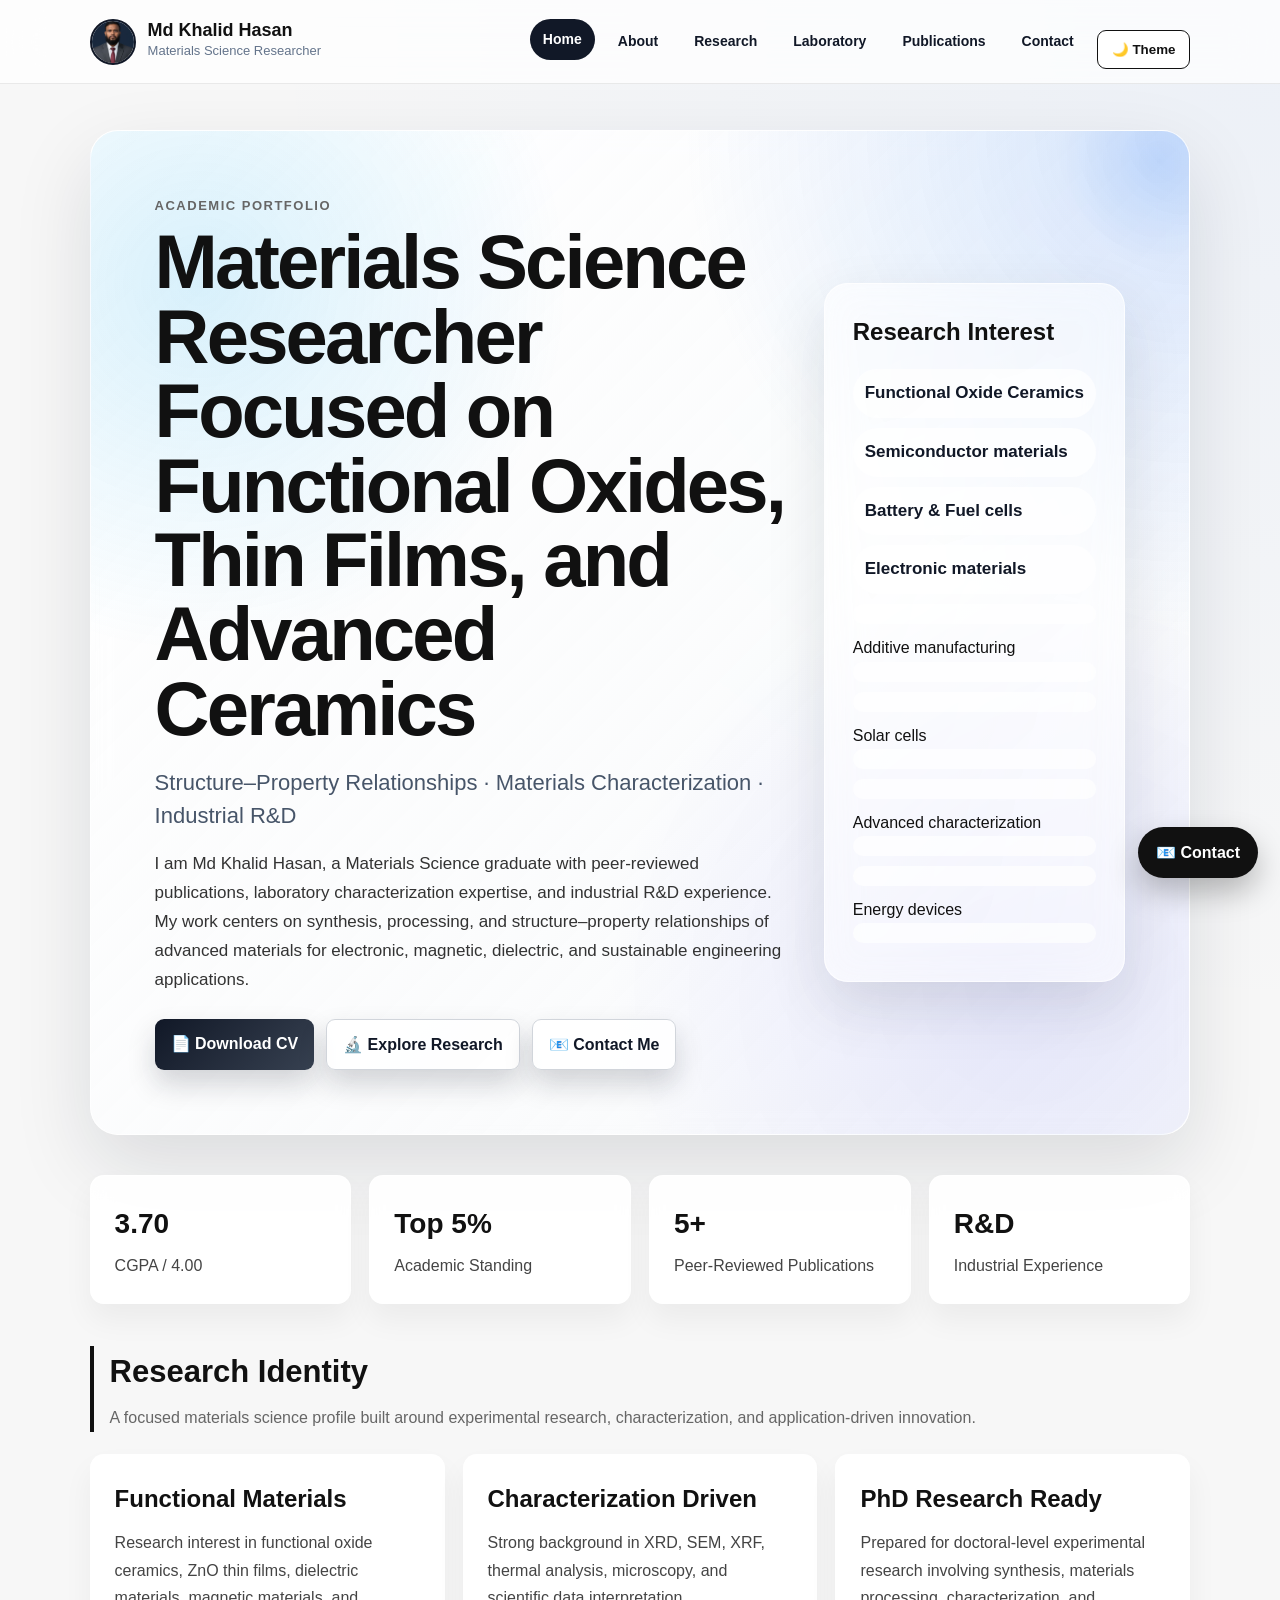
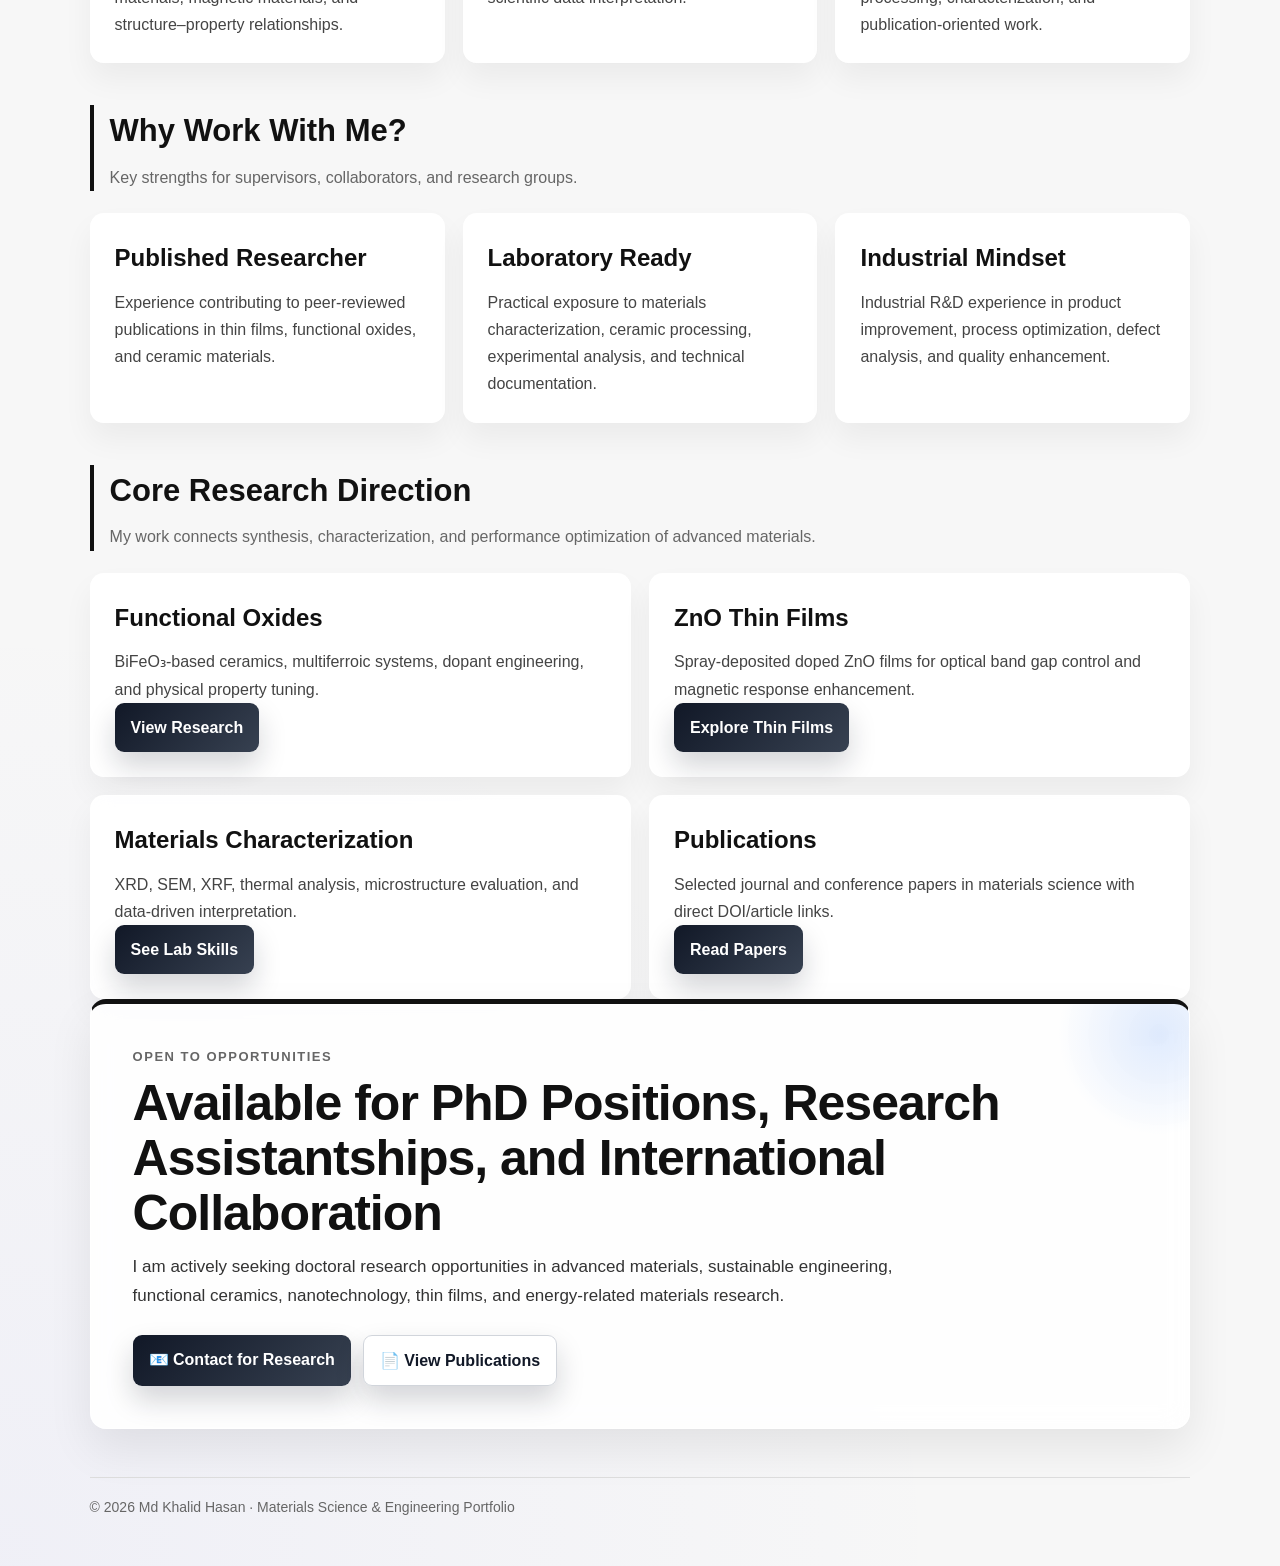
==== index.html @ 29186b49 "Update index.html" ====
<!DOCTYPE html>
<html lang="en">
<head>
  <!-- Google Analytics -->
  <script async src="https://www.googletagmanager.com/gtag/js?id=G-1Z87PEDCVF"></script>
  <script>
    window.dataLayer = window.dataLayer || [];
    function gtag(){dataLayer.push(arguments);}
    gtag('js', new Date());
    gtag('config', 'G-1Z87PEDCVF');
  </script>

  <meta charset="UTF-8">
  <meta name="viewport" content="width=device-width, initial-scale=1.0">

  <title>Md Khalid Hasan | Materials Science Researcher</title>
  <meta name="description" content="Md Khalid Hasan is a Materials Science researcher focused on functional oxides, ZnO thin films, advanced ceramics, materials characterization, and PhD-level research.">

  <link rel="stylesheet" href="style.css?v=100">
  <link rel="manifest" href="manifest.json">
  <meta name="theme-color" content="#111111">
</head>

<body>

<header class="apple-navbar">
  <div class="nav-brand">
    <img src="profile-photo.png" class="nav-avatar" alt="Md Khalid Hasan">
    <div>
      <h2>Md Khalid Hasan</h2>
      <p>Materials Science Researcher</p>
    </div>
  </div>

  <button class="menu-toggle">☰</button>

  <nav class="apple-nav-links" id="mobileMenu">
    <a href="index.html" class="active">Home</a>
    <a href="about.html">About</a>
    <a href="research.html">Research</a>
    <a href="laboratory.html">Laboratory</a>
    <a href="publications.html">Publications</a>
    <a href="contact.html">Contact</a>
    <button class="dark-toggle">🌙 Theme</button>
  </nav>
</header>

<div class="content">

  <section class="hero premium-hero">
    <div class="hero-content">
      <p class="eyebrow">Academic Portfolio</p>

      <h1>
        Materials Science Researcher Focused on Functional Oxides, Thin Films, and Advanced Ceramics
      </h1>

      <h3>
        Structure–Property Relationships · Materials Characterization · Industrial R&D
      </h3>

      <p>
        I am Md Khalid Hasan, a Materials Science graduate with peer-reviewed
        publications, laboratory characterization expertise, and industrial R&D
        experience. My work centers on synthesis, processing, and structure–property
        relationships of advanced materials for electronic, magnetic, dielectric,
        and sustainable engineering applications.
      </p>

      <div class="hero-buttons">
        <a href="Hasan_CV.pdf" class="btn" target="_blank">📄 Download CV</a>
        <a href="research.html" class="btn secondary-btn">🔬 Explore Research</a>
        <a href="contact.html" class="btn secondary-btn">📧 Contact Me</a>
      </div>
    </div>

    <div class="hero-glass-card">
      <h2>Research Interest</h2>
      <p>Functional Oxide Ceramics</p>
      <p>Semiconductor materials</p>
      <p>Battery & Fuel cells</p>
      <p>Electronic materials</p>
      </p>Additive manufacturing</p>
      </p>Solar cells</p>
      </p>Advanced characterization</p>
      </p>Energy devices</p>
    </div>
  </section>

  <section class="stats-grid">
    <div class="stat-card"><h2>3.70</h2><p>CGPA / 4.00</p></div>
    <div class="stat-card"><h2>Top 5%</h2><p>Academic Standing</p></div>
    <div class="stat-card"><h2>5+</h2><p>Peer-Reviewed Publications</p></div>
    <div class="stat-card"><h2>R&D</h2><p>Industrial Experience</p></div>
  </section>

  <section class="section-title">
    <h2>Research Identity</h2>
    <p>A focused materials science profile built around experimental research, characterization, and application-driven innovation.</p>
  </section>

  <section class="cards">
    <div class="card">
      <h2>Functional Materials</h2>
      <p>
        Research interest in functional oxide ceramics, ZnO thin films,
        dielectric materials, magnetic materials, and structure–property relationships.
      </p>
    </div>

    <div class="card">
      <h2>Characterization Driven</h2>
      <p>
        Strong background in XRD, SEM, XRF, thermal analysis, microscopy,
        and scientific data interpretation.
      </p>
    </div>

    <div class="card">
      <h2>PhD Research Ready</h2>
      <p>
        Prepared for doctoral-level experimental research involving synthesis,
        materials processing, characterization, and publication-oriented work.
      </p>
    </div>
  </section>

  <section class="section-title">
    <h2>Why Work With Me?</h2>
    <p>Key strengths for supervisors, collaborators, and research groups.</p>
  </section>

  <section class="cards">
    <div class="card">
      <h2>Published Researcher</h2>
      <p>
        Experience contributing to peer-reviewed publications in thin films,
        functional oxides, and ceramic materials.
      </p>
    </div>

    <div class="card">
      <h2>Laboratory Ready</h2>
      <p>
        Practical exposure to materials characterization, ceramic processing,
        experimental analysis, and technical documentation.
      </p>
    </div>

    <div class="card">
      <h2>Industrial Mindset</h2>
      <p>
        Industrial R&D experience in product improvement, process optimization,
        defect analysis, and quality enhancement.
      </p>
    </div>
  </section>

  <section class="section-title">
    <h2>Core Research Direction</h2>
    <p>My work connects synthesis, characterization, and performance optimization of advanced materials.</p>
  </section>

  <section class="highlight-grid">
    <div class="highlight-card">
      <h2>Functional Oxides</h2>
      <p>
        BiFeO₃-based ceramics, multiferroic systems, dopant engineering,
        and physical property tuning.
      </p>
      <a href="research.html">View Research</a>
    </div>

    <div class="highlight-card">
      <h2>ZnO Thin Films</h2>
      <p>
        Spray-deposited doped ZnO films for optical band gap control
        and magnetic response enhancement.
      </p>
      <a href="research.html">Explore Thin Films</a>
    </div>

    <div class="highlight-card">
      <h2>Materials Characterization</h2>
      <p>
        XRD, SEM, XRF, thermal analysis, microstructure evaluation,
        and data-driven interpretation.
      </p>
      <a href="laboratory.html">See Lab Skills</a>
    </div>

    <div class="highlight-card">
      <h2>Publications</h2>
      <p>
        Selected journal and conference papers in materials science
        with direct DOI/article links.
      </p>
      <a href="publications.html">Read Papers</a>
    </div>
  </section>

  <section class="hero">
    <p class="eyebrow">Open to Opportunities</p>

    <h1>Available for PhD Positions, Research Assistantships, and International Collaboration</h1>

    <p>
      I am actively seeking doctoral research opportunities in advanced materials,
      sustainable engineering, functional ceramics, nanotechnology, thin films,
      and energy-related materials research.
    </p>

    <div class="hero-buttons">
      <a href="contact.html" class="btn">📧 Contact for Research</a>
      <a href="publications.html" class="btn secondary-btn">📄 View Publications</a>
    </div>
  </section>

  <div class="footer">
    <p>© 2026 Md Khalid Hasan · Materials Science & Engineering Portfolio</p>
  </div>

</div>

<a href="contact.html" class="floating-contact">📧 Contact</a>

<script src="script.js?v=32"></script>

</body>
</html>
---- style.css ----
/* =========================
   FINAL CLEAN PREMIUM CSS
========================= */

/* Reset */
* {
  margin: 0;
  padding: 0;
  box-sizing: border-box;
}

html {
  scroll-behavior: smooth;
}

body {
  font-family: Arial, Helvetica, sans-serif;
  background:
    radial-gradient(circle at top right, rgba(59,130,246,0.06), transparent 30%),
    radial-gradient(circle at bottom left, rgba(99,102,241,0.05), transparent 28%),
    #f7f7f7;
  color: #111111;
  line-height: 1.7;
  overflow-x: hidden;
  text-rendering: optimizeLegibility;
}

img {
  max-width: 100%;
  height: auto;
}

/* =========================
   SIDEBAR
========================= */

.sidebar {
  width: 270px;
  min-height: 100vh;
  position: fixed;
  left: 0;
  top: 0;
  background: rgba(255,255,255,0.88);
  backdrop-filter: blur(16px);
  border-right: 1px solid #dddddd;
  padding: 32px 22px;
  overflow-y: auto;
}

.profile {
  width: 125px;
  height: 125px;
  object-fit: cover;
  border-radius: 50%;
  display: block;
  margin: 0 auto 16px;
  border: 3px solid #111111;
}

.sidebar h2 {
  text-align: center;
  font-size: 23px;
  margin-bottom: 5px;
}

.sidebar p {
  text-align: center;
  font-size: 14px;
  color: #666666;
  margin-bottom: 18px;
}

.location-badge {
  display: block;
  margin: 12px 0 22px;
  padding: 8px 14px;
  border-radius: 999px;
  background: rgba(15, 23, 42, 0.06);
  color: #334155;
  font-size: 0.82rem;
  font-weight: 600;
  text-align: center;
}

.sidebar a {
  display: block;
  text-decoration: none;
  color: #111111;
  padding: 11px 14px;
  margin-bottom: 8px;
  border-radius: 9px;
  font-weight: 600;
  transition: all 0.25s ease;
}

.sidebar a:hover,
.sidebar a.active {
  background: #111111;
  color: #ffffff;
  transform: translateX(4px);
}

.sidebar a.active {
  box-shadow: 0 12px 24px rgba(17,24,39,0.18);
}

.dark-toggle {
  width: 100%;
  margin-top: 16px;
  padding: 11px 14px;
  border-radius: 9px;
  border: 1px solid #111111;
  background: #ffffff;
  color: #111111;
  font-weight: 700;
  cursor: pointer;
}

/* =========================
   CONTENT
========================= */

.content {
  margin-left: 270px;
  width: calc(100% - 270px);
  padding: 58px 7%;
}

/* =========================
   HERO
========================= */

.hero {
  background: rgba(255,255,255,0.88);
  backdrop-filter: blur(14px);
  border: 1px solid rgba(255,255,255,0.65);
  border-top: 5px solid #111111;
  border-radius: 16px;
  padding: 42px;
  margin-bottom: 40px;
  box-shadow:
    0 20px 45px rgba(0,0,0,0.08),
    inset 0 1px 0 rgba(255,255,255,0.7);
  position: relative;
  overflow: hidden;
}

.hero::after {
  content: "";
  position: absolute;
  right: -80px;
  top: -80px;
  width: 220px;
  height: 220px;
  border-radius: 50%;
  background: radial-gradient(circle, rgba(59,130,246,0.16), transparent 65%);
  pointer-events: none;
}

.eyebrow {
  font-size: 13px !important;
  text-transform: uppercase;
  letter-spacing: 1.5px;
  font-weight: 700;
  color: #666666 !important;
  margin-bottom: 8px !important;
}

.hero h1 {
  font-size: 50px;
  line-height: 1.1;
  margin-bottom: 12px;
  letter-spacing: -1px;
  font-weight: 800;
}

.hero h3 {
  font-size: 22px;
  font-weight: 500;
  color: #444444;
  margin-bottom: 18px;
  line-height: 1.5;
}

.hero p {
  max-width: 760px;
  font-size: 17px;
  color: #333333;
  margin-bottom: 24px;
}

.hero-buttons {
  display: flex;
  gap: 12px;
  flex-wrap: wrap;
}

/* =========================
   BUTTONS
========================= */

.btn,
.contact-card a,
.publication-card a,
.highlight-card a {
  display: inline-block;
  text-decoration: none;
  background: linear-gradient(135deg,#111827,#374151);
  color: #ffffff;
  padding: 11px 16px;
  border-radius: 9px;
  font-weight: 700;
  transition: all 0.25s ease;
  border: none;
  box-shadow: 0 14px 28px rgba(17,24,39,0.18);
}

.btn:hover,
.contact-card a:hover,
.publication-card a:hover,
.highlight-card a:hover {
  transform: translateY(-3px) scale(1.01);
  box-shadow: 0 22px 36px rgba(17,24,39,0.24);
}

.secondary-btn {
  background: rgba(255,255,255,0.85);
  color: #111827;
  border: 1px solid #d1d5db;
}

.secondary-btn:hover {
  background: #111111;
  color: #ffffff;
}

/* =========================
   SECTION TITLES
========================= */

.section-title {
  margin: 42px 0 22px;
  border-left: 4px solid #111111;
  padding-left: 16px;
  animation: fadeUp 0.7s ease both;
}

.section-title h2 {
  font-size: 31px;
  margin-bottom: 6px;
}

.section-title p {
  color: #666666;
}

/* =========================
   GRIDS & CARDS
========================= */

.stats-grid {
  display: grid;
  grid-template-columns: repeat(4, 1fr);
  gap: 18px;
  margin-bottom: 38px;
}

.cards {
  display: grid;
  grid-template-columns: repeat(3, 1fr);
  gap: 18px;
  margin-bottom: 38px;
}

.highlight-grid,
.contact-grid {
  display: grid;
  grid-template-columns: repeat(2, 1fr);
  gap: 18px;
}

.stat-card,
.card,
.highlight-card,
.research-card,
.lab-card,
.publication-card,
.contact-card {
  background: rgba(255,255,255,0.92);
  backdrop-filter: blur(10px);
  border: 1px solid rgba(255,255,255,0.65);
  border-radius: 14px;
  padding: 24px;
  transition: all 0.25s ease;
  box-shadow: 0 16px 30px rgba(0,0,0,0.05);
  animation: fadeUp 0.7s ease both;
}

.stat-card:hover,
.card:hover,
.highlight-card:hover,
.research-card:hover,
.lab-card:hover,
.publication-card:hover,
.contact-card:hover {
  transform: translateY(-6px);
  box-shadow: 0 24px 42px rgba(0,0,0,0.10);
}

.stat-card h2 {
  font-size: 28px;
  margin-bottom: 4px;
}

.card h2,
.highlight-card h2,
.contact-card h2,
.publication-card h2,
.research-card h2,
.lab-card h2 {
  margin-bottom: 10px;
}

.stat-card p,
.card p,
.highlight-card p,
.contact-card p,
.publication-card p,
.research-card p,
.lab-card p {
  color: #444444;
}

/* =========================
   RESEARCH / PUBLICATIONS
========================= */

.research-list,
.publication-list,
.lab-grid {
  display: grid;
  grid-template-columns: 1fr;
  gap: 22px;
}

.research-card,
.publication-card {
  border-left: 5px solid #111111;
}

.research-card span,
.lab-card span {
  display: inline-block;
  margin-top: 10px;
  background: #f2f2f2;
  color: #333333;
  padding: 7px 12px;
  border-radius: 20px;
  font-size: 14px;
  font-weight: 600;
}

.research-gallery {
  display: grid;
  grid-template-columns: repeat(auto-fit, minmax(210px, 1fr));
  gap: 14px;
  margin: 18px 0;
}

.research-gallery img {
  width: 100%;
  height: 160px;
  object-fit: contain;
  background: #ffffff;
  border: 1px solid #dddddd;
  border-radius: 12px;
  padding: 8px;
  cursor: zoom-in;
}

/* =========================
   LAB PAGE
========================= */

.lab-card {
  display: grid;
  grid-template-columns: 300px 1fr;
  padding: 0;
  overflow: hidden;
}

.lab-card img {
  width: 100%;
  height: 100%;
  min-height: 230px;
  object-fit: cover;
}

.lab-card div {
  padding: 24px;
}

/* =========================
   MODAL
========================= */

.img-modal {
  display: none;
  position: fixed;
  inset: 0;
  background: rgba(0,0,0,0.85);
  z-index: 9999;
  justify-content: center;
  align-items: center;
  padding: 20px;
}

.modal-content {
  max-width: 92%;
  max-height: 92%;
  background: #ffffff;
  border-radius: 10px;
  padding: 8px;
}

.close-modal {
  position: absolute;
  top: 20px;
  right: 28px;
  color: #ffffff;
  font-size: 40px;
  cursor: pointer;
}

/* =========================
   FLOATING CONTACT
========================= */

.floating-contact {
  position: fixed;
  right: 22px;
  bottom: 22px;
  background: #111111;
  color: #ffffff;
  text-decoration: none;
  padding: 12px 18px;
  border-radius: 999px;
  font-weight: 700;
  box-shadow: 0 14px 30px rgba(0,0,0,0.25);
  z-index: 999;
  transition: all 0.25s ease;
}

.floating-contact:hover {
  transform: translateY(-3px);
}

/* =========================
   FOOTER
========================= */

.footer {
  margin-top: 48px;
  padding-top: 18px;
  border-top: 1px solid #dddddd;
  color: #666666;
  font-size: 14px;
}

/* =========================
   ANIMATION
========================= */

.stat-card:nth-child(1),
.card:nth-child(1),
.highlight-card:nth-child(1) {
  animation-delay: 0.05s;
}

.stat-card:nth-child(2),
.card:nth-child(2),
.highlight-card:nth-child(2) {
  animation-delay: 0.1s;
}

.stat-card:nth-child(3),
.card:nth-child(3),
.highlight-card:nth-child(3) {
  animation-delay: 0.15s;
}

.stat-card:nth-child(4),
.highlight-card:nth-child(4) {
  animation-delay: 0.2s;
}

@keyframes fadeUp {
  from {
    opacity: 0;
    transform: translateY(18px);
  }

  to {
    opacity: 1;
    transform: translateY(0);
  }
}

/* =========================
   DARK MODE
========================= */

body.dark-mode {
  background:
    radial-gradient(circle at top right, rgba(14,165,233,0.10), transparent 28%),
    radial-gradient(circle at bottom left, rgba(59,130,246,0.08), transparent 28%),
    #0b1120;
  color: #f8fafc;
}

body.dark-mode .sidebar,
body.dark-mode .hero,
body.dark-mode .stat-card,
body.dark-mode .card,
body.dark-mode .highlight-card,
body.dark-mode .research-card,
body.dark-mode .lab-card,
body.dark-mode .publication-card,
body.dark-mode .contact-card {
  background: rgba(17,24,39,0.88);
  color: #f8fafc;
  border-color: rgba(255,255,255,0.08);
  box-shadow: 0 18px 40px rgba(0,0,0,0.35);
}

body.dark-mode .hero::after {
  background: radial-gradient(circle, rgba(14,165,233,0.18), transparent 65%);
}

body.dark-mode .sidebar a {
  color: #f8fafc;
}

body.dark-mode .sidebar a:hover,
body.dark-mode .sidebar a.active {
  background: #f8fafc;
  color: #111827;
}

body.dark-mode p,
body.dark-mode .hero h3,
body.dark-mode .section-title p,
body.dark-mode .footer {
  color: #d1d5db;
}

body.dark-mode .btn,
body.dark-mode .contact-card a,
body.dark-mode .publication-card a,
body.dark-mode .highlight-card a {
  background: linear-gradient(135deg,#f8fafc,#cbd5e1);
  color: #111827;
}

body.dark-mode .secondary-btn {
  background: transparent;
  color: #f8fafc;
  border-color: #f8fafc;
}

body.dark-mode .dark-toggle {
  background: #1f2937;
  color: #f8fafc;
  border-color: #374151;
}

body.dark-mode .section-title {
  border-left-color: #38bdf8;
}

body.dark-mode .floating-contact {
  background: #f8fafc;
  color: #111827;
}

/* =========================
   MOBILE / TABLET
========================= */

@media (max-width: 900px) {

  .sidebar {
    position: relative;
    width: 100%;
    min-height: auto;
    border-right: none;
    border-bottom: 1px solid #dddddd;
    padding: 24px 18px;
    text-align: center;
  }

  .profile {
    width: 105px;
    height: 105px;
    margin-bottom: 12px;
  }

  .sidebar h2 {
    font-size: 21px;
  }

  .sidebar p {
    font-size: 13px;
    margin-bottom: 14px;
  }

  .location-badge {
    margin: 10px auto 18px;
    max-width: 330px;
  }

  .sidebar a {
    display: inline-block;
    width: auto;
    margin: 5px 4px;
    padding: 9px 13px;
    font-size: 14px;
  }

  .dark-toggle {
    max-width: 220px;
    margin: 16px auto 0;
    display: block;
  }

  .content {
    margin-left: 0;
    width: 100%;
    padding: 22px 14px;
  }

  .hero {
    padding: 26px 18px;
    margin-bottom: 28px;
    border-radius: 14px;
  }

  .hero h1 {
    font-size: 32px;
    line-height: 1.18;
  }

  .hero h3 {
    font-size: 18px;
  }

  .hero p {
    font-size: 15.5px;
  }

  .hero-buttons {
    flex-direction: column;
  }

  .hero-buttons .btn {
    width: 100%;
    text-align: center;
  }

  .section-title {
    margin: 34px 0 16px;
  }

  .section-title h2 {
    font-size: 25px;
  }

  .stats-grid,
  .cards,
  .highlight-grid,
  .contact-grid {
    grid-template-columns: 1fr;
  }

  .stat-card,
  .card,
  .highlight-card,
  .research-card,
  .publication-card,
  .contact-card {
    padding: 20px;
    border-radius: 12px;
  }

  .stat-card h2 {
    font-size: 25px;
  }

  .lab-card {
    grid-template-columns: 1fr;
  }

  .lab-card img {
    min-height: 200px;
  }

  .lab-card div {
    padding: 20px;
  }

  .research-gallery img {
    height: 145px;
  }

  .footer {
    text-align: center;
    font-size: 13px;
  }
}

/* =========================
   REDUCED MOTION
========================= */

@media (prefers-reduced-motion: reduce) {
  .hero,
  .stat-card,
  .card,
  .highlight-card,
  .research-card,
  .lab-card,
  .publication-card,
  .contact-card,
  .section-title {
    animation: none;
  }
}
/* FIXED SCROLLING LEFT SIDEBAR */
.sidebar{
  position: fixed;
  top: 0;
  left: 0;
  width: 270px;
  height: 100vh;
  overflow-y: auto;
  overflow-x: hidden;
  z-index: 1000;
}

.content{
  margin-left: 270px;
}

/* Mobile */
@media (max-width: 900px){
  .sidebar{
    position: relative;
    width: 100%;
    height: auto;
    overflow: visible;
  }

  .content{
    margin-left: 0;
  }
}
/* =========================
   APPLE STYLE TOP NAVBAR
========================= */

.sidebar {
  display: none !important;
}

.apple-navbar {
  position: sticky;
  top: 0;
  z-index: 9999;
  min-height: 76px;
  padding: 14px 7%;
  display: flex;
  align-items: center;
  justify-content: space-between;
  gap: 24px;
  background: rgba(255,255,255,0.72);
  backdrop-filter: blur(22px);
  -webkit-backdrop-filter: blur(22px);
  border-bottom: 1px solid rgba(0,0,0,0.08);
  animation: navDrop 0.6s ease both;
}

@keyframes navDrop {
  from {
    opacity: 0;
    transform: translateY(-18px);
  }
  to {
    opacity: 1;
    transform: translateY(0);
  }
}

.nav-brand {
  display: flex;
  align-items: center;
  gap: 12px;
}

.nav-avatar {
  width: 46px;
  height: 46px;
  border-radius: 50%;
  object-fit: cover;
  border: 2px solid #111827;
}

.nav-brand h2 {
  font-size: 18px;
  line-height: 1.1;
  margin: 0;
}

.nav-brand p {
  font-size: 13px;
  color: #64748b;
  margin: 0;
}

.apple-nav-links {
  display: flex;
  align-items: center;
  gap: 10px;
}

.apple-nav-links a {
  text-decoration: none;
  color: #111827;
  font-weight: 700;
  font-size: 14px;
  padding: 9px 13px;
  border-radius: 999px;
  transition: all 0.25s ease;
}

.apple-nav-links a:hover,
.apple-nav-links a.active {
  background: #111827;
  color: #ffffff;
  transform: translateY(-2px);
}

.menu-toggle {
  display: none;
  border: none;
  background: #111827;
  color: #ffffff;
  width: 42px;
  height: 42px;
  border-radius: 999px;
  font-size: 20px;
  cursor: pointer;
}

.content {
  margin-left: 0 !important;
  width: 100% !important;
  padding: 46px 7% !important;
}

/* =========================
   PREMIUM APPLE HERO
========================= */

.premium-hero {
  display: grid;
  grid-template-columns: 1.7fr 0.8fr;
  gap: 28px;
  align-items: center;
  min-height: 560px;
  padding: 64px;
  border-radius: 28px;
  background:
    radial-gradient(circle at top right, rgba(59,130,246,0.20), transparent 34%),
    linear-gradient(135deg, rgba(255,255,255,0.95), rgba(248,250,252,0.72));
  border: 1px solid rgba(255,255,255,0.75);
  box-shadow: 0 30px 80px rgba(15,23,42,0.12);
  overflow: hidden;
  position: relative;
}

.premium-hero::before {
  content: "";
  position: absolute;
  inset: -80px;
  background:
    radial-gradient(circle at 15% 20%, rgba(14,165,233,0.16), transparent 26%),
    radial-gradient(circle at 80% 80%, rgba(99,102,241,0.14), transparent 30%);
  animation: heroGlow 8s ease-in-out infinite alternate;
  pointer-events: none;
}

@keyframes heroGlow {
  from {
    transform: scale(1) translateY(0);
  }
  to {
    transform: scale(1.08) translateY(-12px);
  }
}

.hero-content,
.hero-glass-card {
  position: relative;
  z-index: 2;
}

.premium-hero h1 {
  font-size: clamp(42px, 6vw, 76px);
  line-height: 0.98;
  letter-spacing: -2.8px;
  margin-bottom: 20px;
}

.premium-hero h3 {
  font-size: 22px;
  color: #475569;
  max-width: 820px;
}

.premium-hero p {
  max-width: 820px;
}

.hero-glass-card {
  background: rgba(255,255,255,0.58);
  backdrop-filter: blur(18px);
  -webkit-backdrop-filter: blur(18px);
  border: 1px solid rgba(255,255,255,0.75);
  border-radius: 24px;
  padding: 28px;
  box-shadow: 0 24px 60px rgba(15,23,42,0.12);
  animation: floatCard 4s ease-in-out infinite alternate;
}

@keyframes floatCard {
  from {
    transform: translateY(0);
  }
  to {
    transform: translateY(-12px);
  }
}

.hero-glass-card h2 {
  margin-bottom: 16px;
  font-size: 24px;
}

.hero-glass-card p {
  margin-bottom: 10px;
  padding: 10px 12px;
  background: rgba(255,255,255,0.7);
  border-radius: 999px;
  font-weight: 700;
  color: #111827;
}

/* =========================
   MOBILE DROPDOWN MENU
========================= */

@media (max-width: 900px) {
  .apple-navbar {
    padding: 14px 18px;
    flex-wrap: wrap;
  }

  .menu-toggle {
    display: block;
  }

  .apple-nav-links {
    display: none;
    width: 100%;
    flex-direction: column;
    align-items: stretch;
    gap: 8px;
    padding-top: 12px;
    animation: menuSlide 0.35s ease both;
  }

  .apple-nav-links.show {
    display: flex;
  }

  @keyframes menuSlide {
    from {
      opacity: 0;
      transform: translateY(-12px);
    }
    to {
      opacity: 1;
      transform: translateY(0);
    }
  }

  .apple-nav-links a,
  .apple-nav-links .dark-toggle {
    width: 100%;
    text-align: center;
  }

  .premium-hero {
    grid-template-columns: 1fr;
    min-height: auto;
    padding: 36px 22px;
    border-radius: 22px;
  }

  .premium-hero h1 {
    font-size: 40px;
    letter-spacing: -1.4px;
  }

  .premium-hero h3 {
    font-size: 18px;
  }

  .hero-glass-card {
    animation: none;
  }
}

/* =========================
   DARK MODE TOPBAR
========================= */

body.dark-mode .apple-navbar {
  background: rgba(15,23,42,0.76);
  border-bottom-color: rgba(255,255,255,0.08);
}

body.dark-mode .nav-brand h2,
body.dark-mode .apple-nav-links a {
  color: #f8fafc;
}

body.dark-mode .nav-brand p {
  color: #cbd5e1;
}

body.dark-mode .apple-nav-links a:hover,
body.dark-mode .apple-nav-links a.active {
  background: #f8fafc;
  color: #111827;
}

body.dark-mode .premium-hero {
  background:
    radial-gradient(circle at top right, rgba(14,165,233,0.18), transparent 34%),
    linear-gradient(135deg, rgba(15,23,42,0.96), rgba(30,41,59,0.82));
}

body.dark-mode .hero-glass-card {
  background: rgba(15,23,42,0.58);
  border-color: rgba(255,255,255,0.10);
}

body.dark-mode .hero-glass-card p {
  background: rgba(255,255,255,0.08);
  color: #f8fafc;
}
/* JS reveal animation support */
.reveal{
  opacity:0;
  transform:translateY(24px);
  transition:all .7s ease;
}

.reveal-visible{
  opacity:1;
  transform:translateY(0);
}
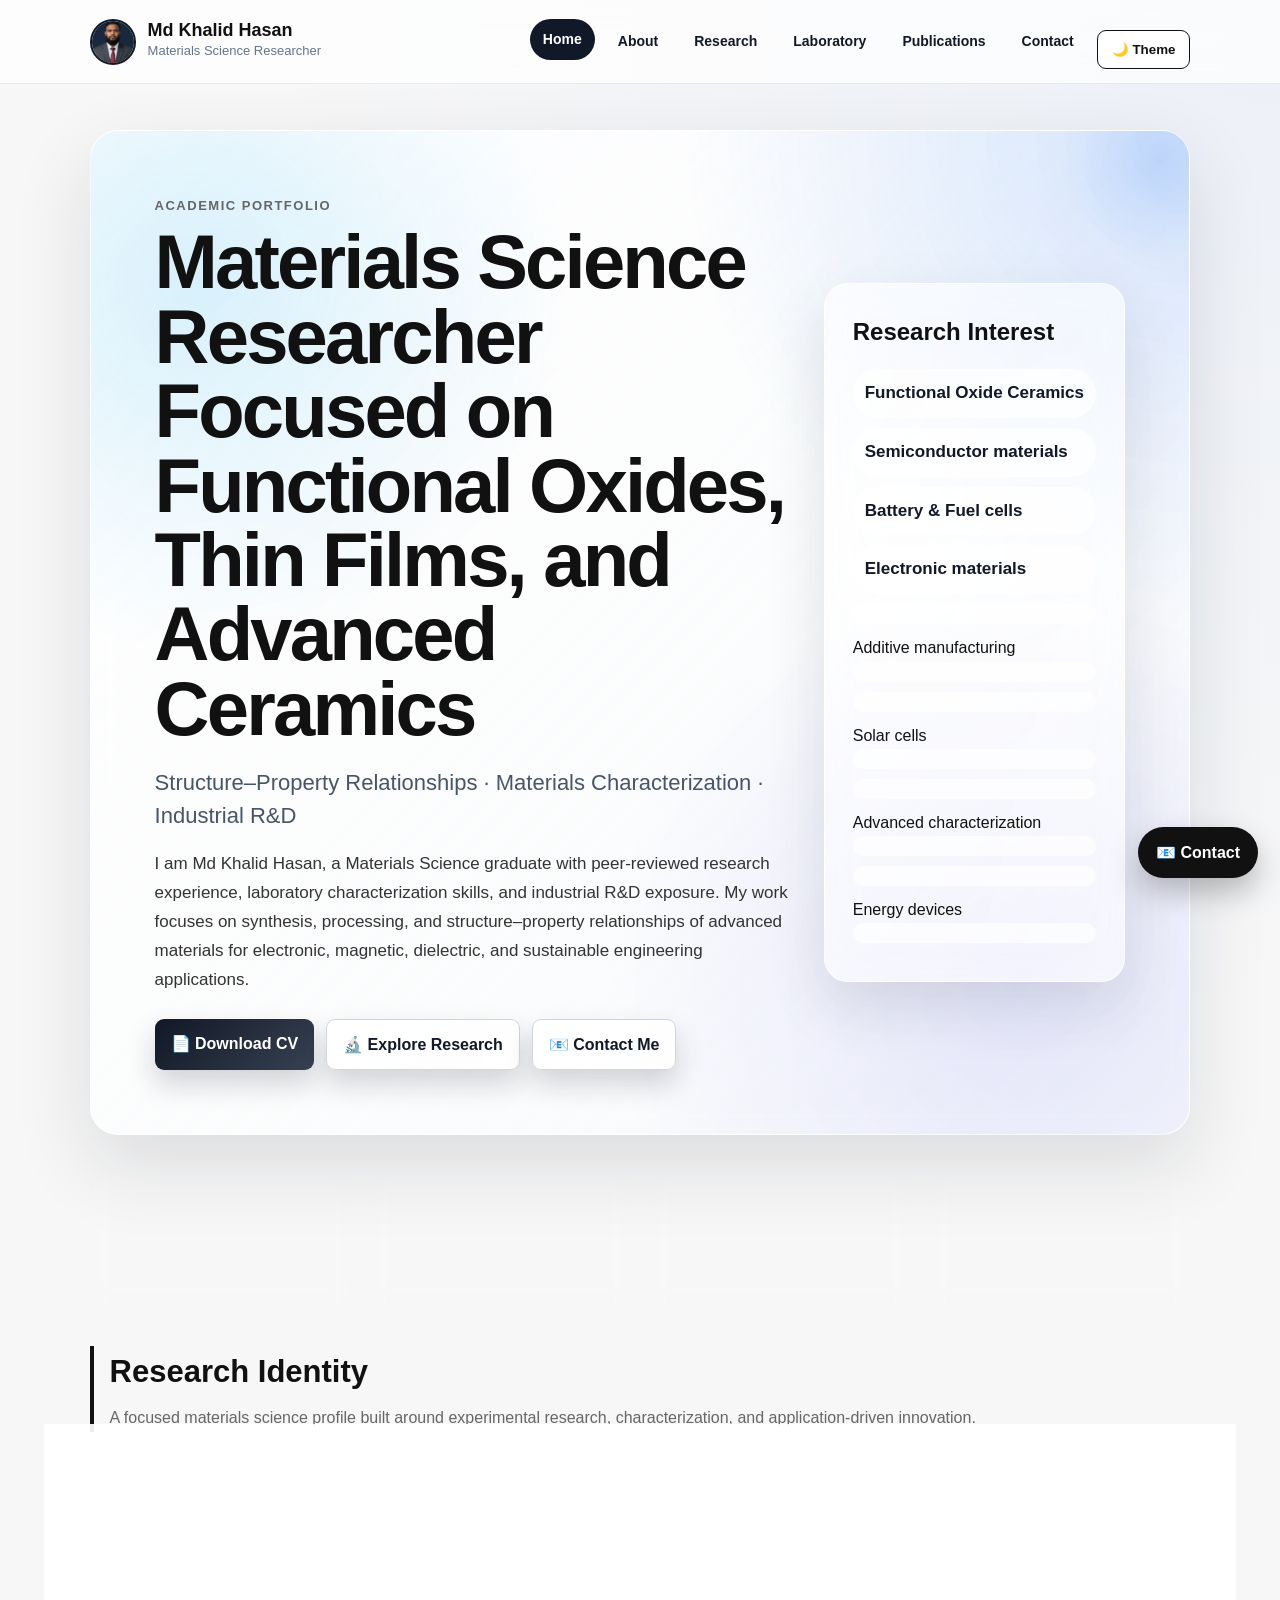
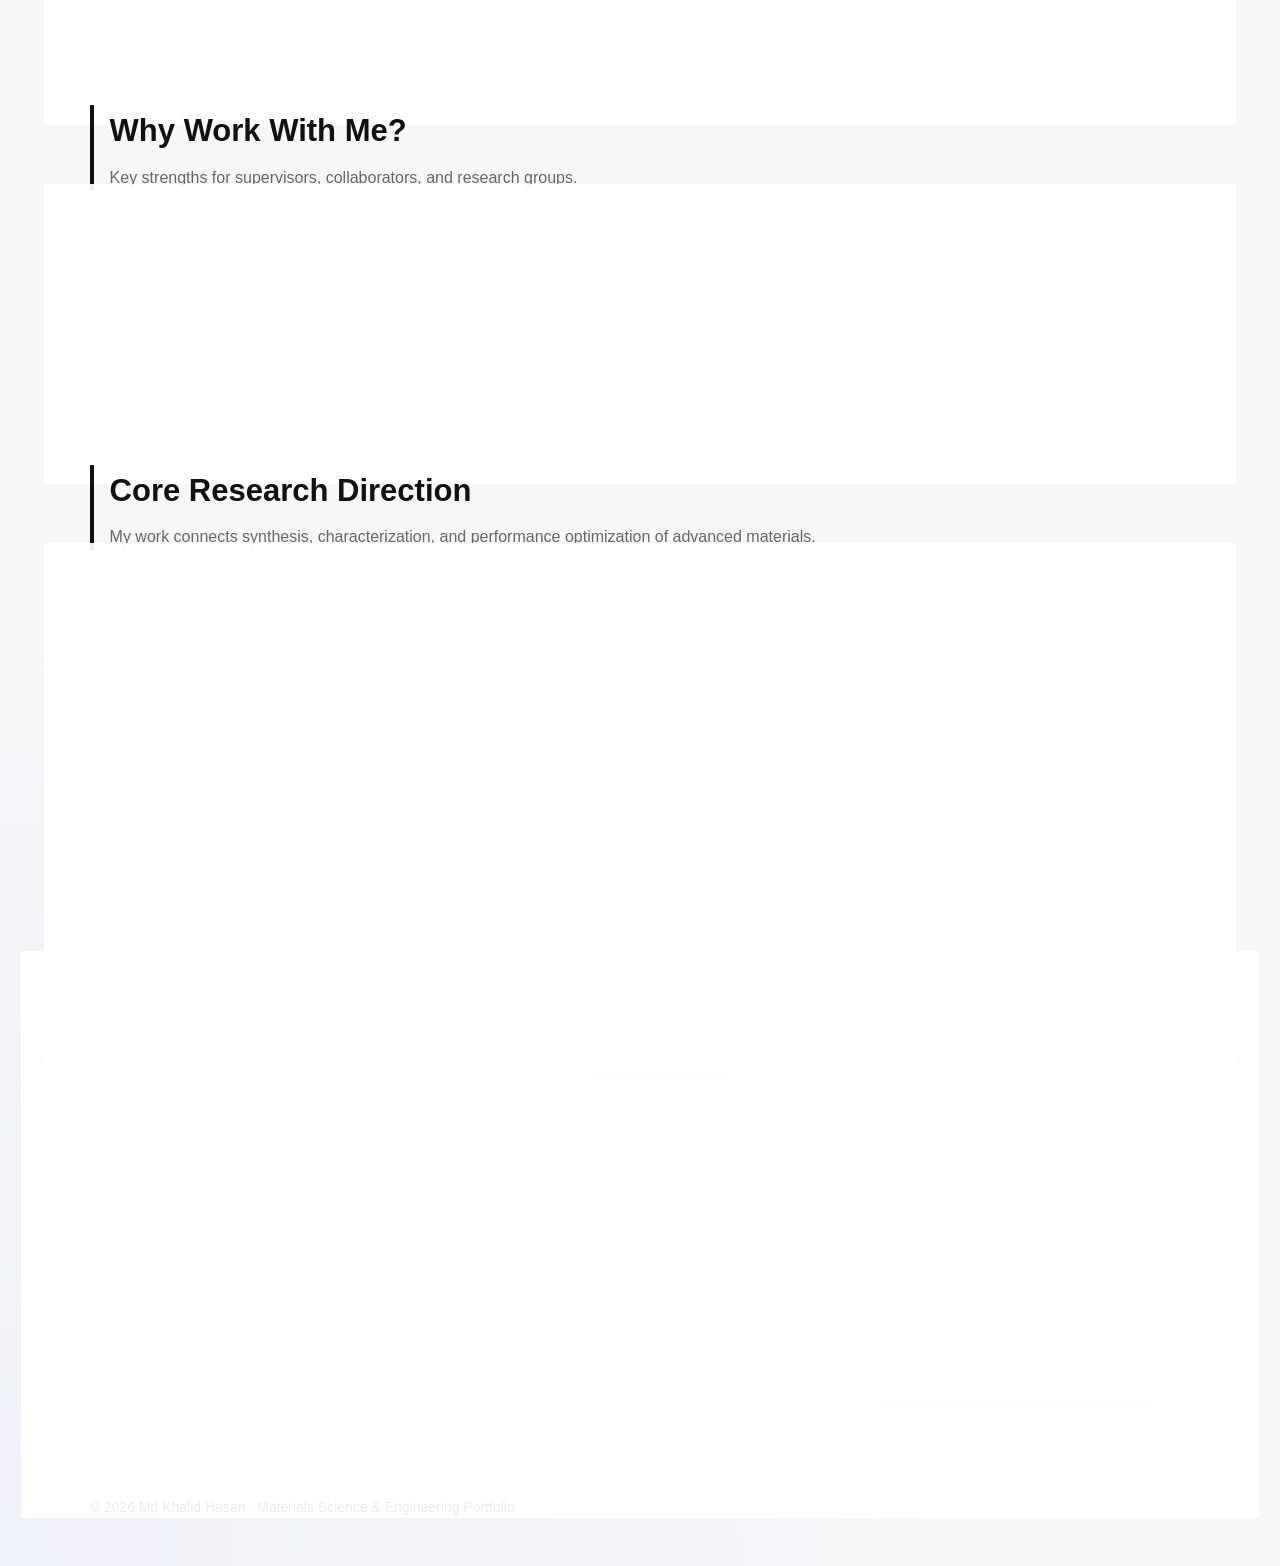
==== commit e61fbecf: "Update index.html" ====
--- a/index.html
+++ b/index.html
@@ -60,11 +60,10 @@
       </h3>
 
       <p>
-        I am Md Khalid Hasan, a Materials Science graduate with peer-reviewed
-        publications, laboratory characterization expertise, and industrial R&D
-        experience. My work centers on synthesis, processing, and structure–property
-        relationships of advanced materials for electronic, magnetic, dielectric,
-        and sustainable engineering applications.
+I am Md Khalid Hasan, a Materials Science graduate with peer-reviewed research experience, 
+laboratory characterization skills, and industrial R&D exposure. My work focuses on synthesis, 
+processing, and structure–property relationships of advanced materials for electronic, magnetic, 
+dielectric, and sustainable engineering applications.
       </p>
 
       <div class="hero-buttons">
@@ -132,11 +131,10 @@
 
   <section class="cards">
     <div class="card">
-      <h2>Published Researcher</h2>
-      <p>
-        Experience contributing to peer-reviewed publications in thin films,
-        functional oxides, and ceramic materials.
-      </p>
+      <h3>Research-Oriented Graduate</h3>
+<p>
+Experience contributing to peer-reviewed research in thin films, functional oxides, and ceramic materials.
+</p>
     </div>
 
     <div class="card">
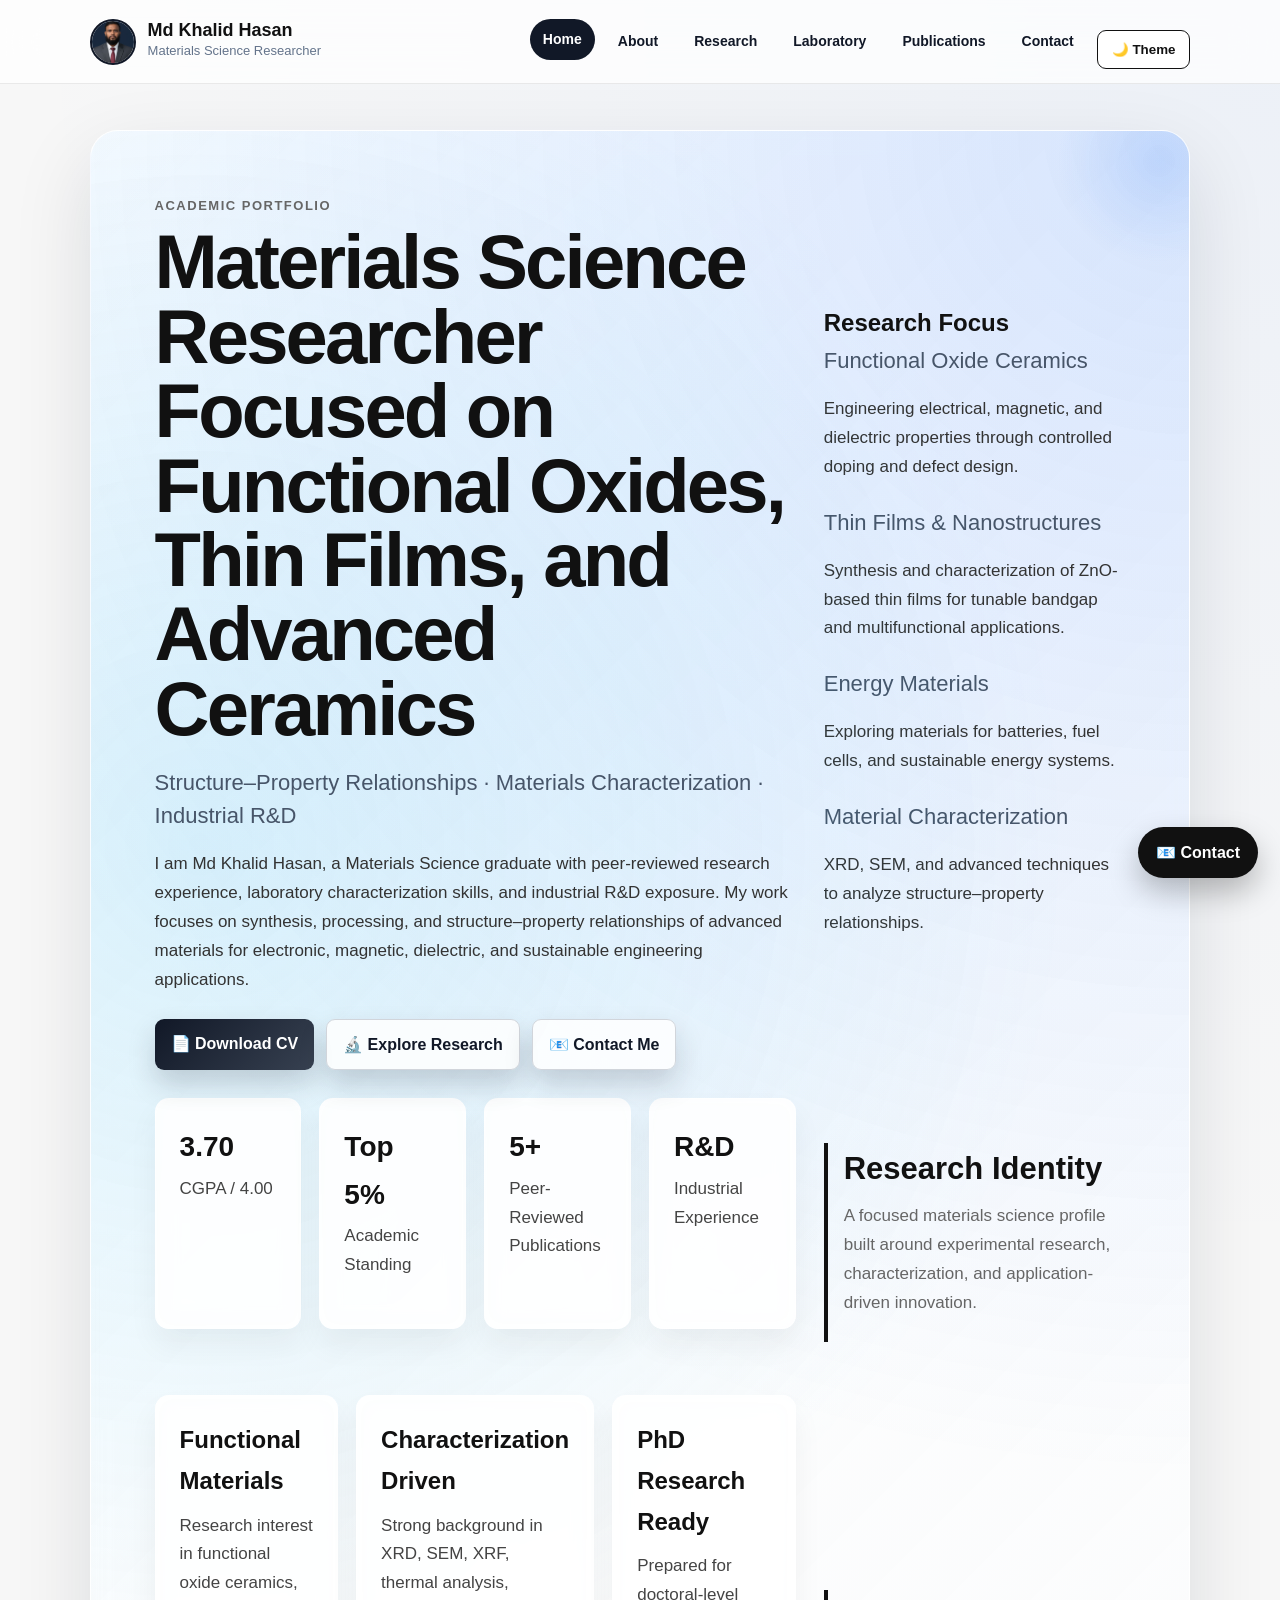
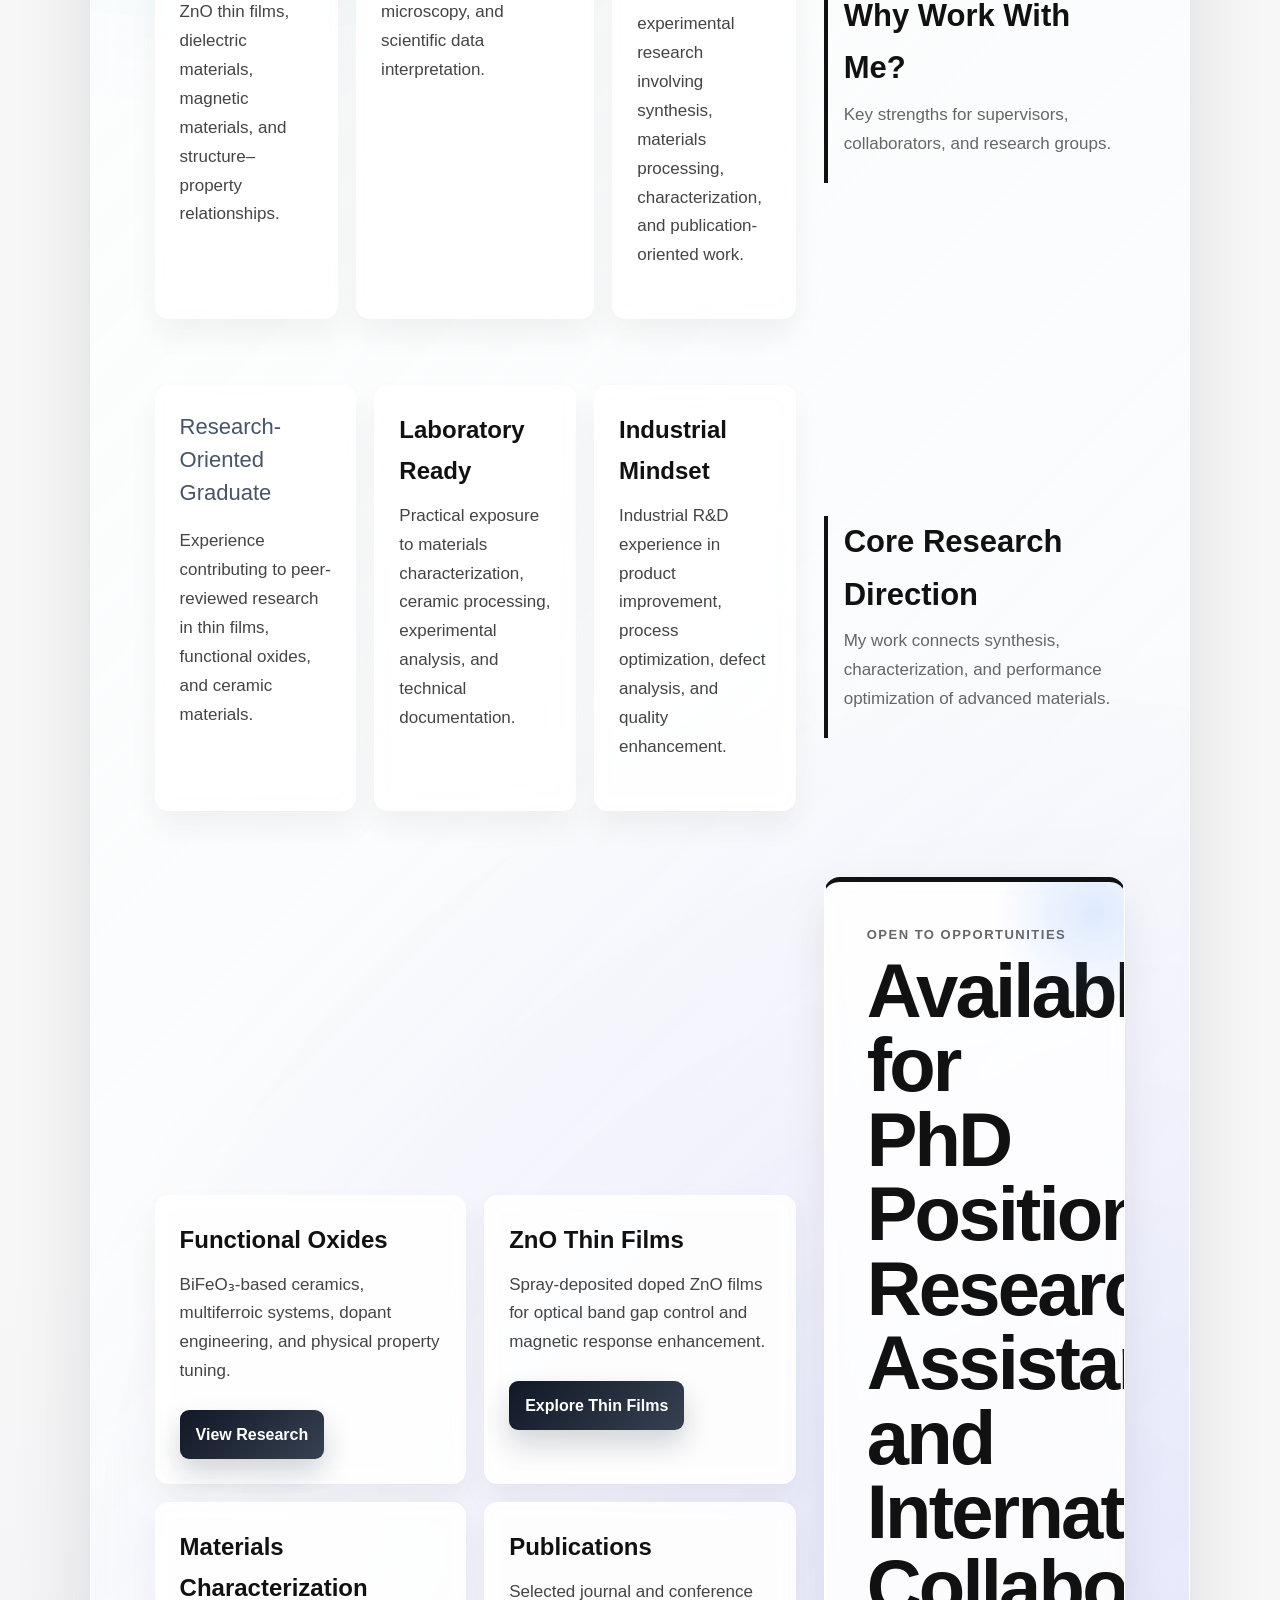
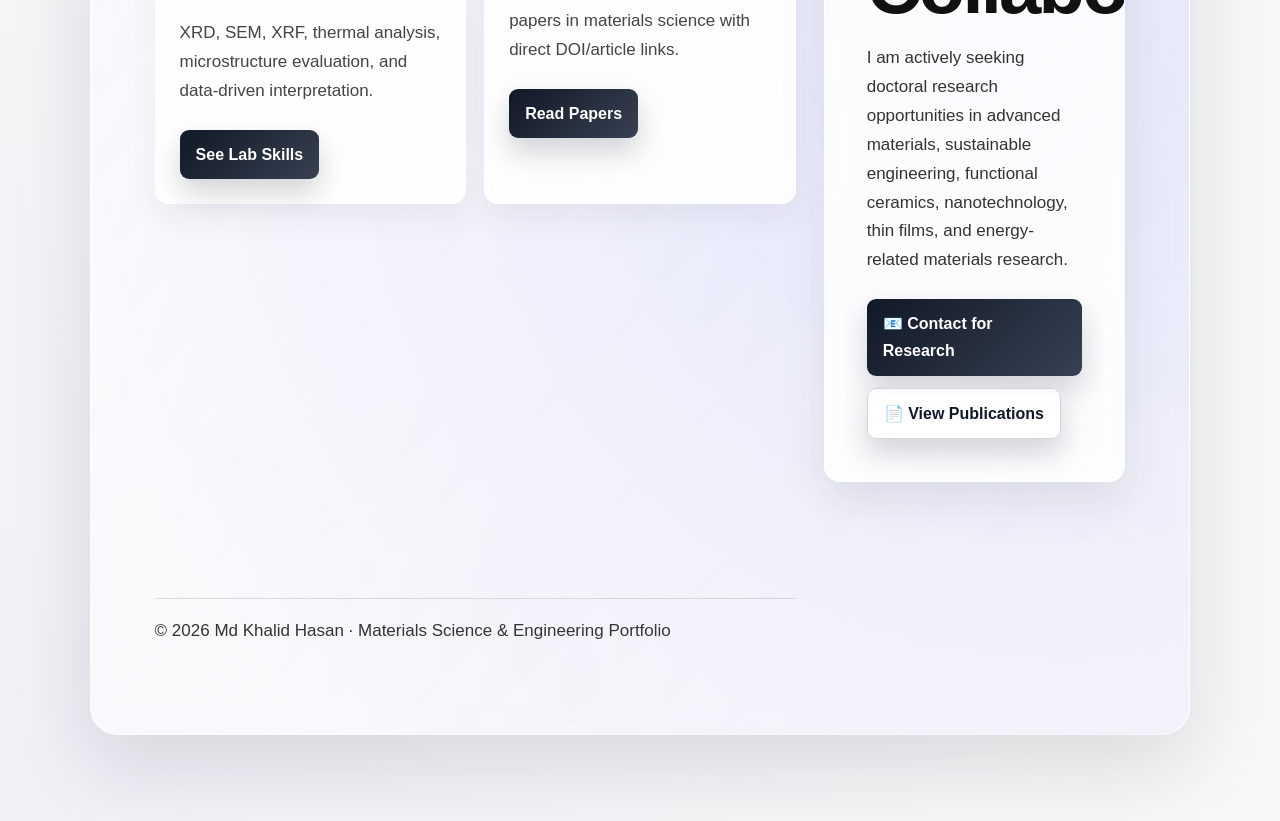
==== commit 5b2a3089: "Update index.html" ====
--- a/index.html
+++ b/index.html
@@ -73,18 +73,33 @@
       </div>
     </div>
 
-    <div class="hero-glass-card">
-      <h2>Research Interest</h2>
-      <p>Functional Oxide Ceramics</p>
-      <p>Semiconductor materials</p>
-      <p>Battery & Fuel cells</p>
-      <p>Electronic materials</p>
-      </p>Additive manufacturing</p>
-      </p>Solar cells</p>
-      </p>Advanced characterization</p>
-      </p>Energy devices</p>
-    </div>
-  </section>
+    <section class="research-focus">
+  <h2>Research Focus</h2>
+
+  <div class="focus-grid">
+    
+    <div class="focus-card">
+      <h3>Functional Oxide Ceramics</h3>
+      <p>Engineering electrical, magnetic, and dielectric properties through controlled doping and defect design.</p>
+    </div>
+
+    <div class="focus-card">
+      <h3>Thin Films & Nanostructures</h3>
+      <p>Synthesis and characterization of ZnO-based thin films for tunable bandgap and multifunctional applications.</p>
+    </div>
+
+    <div class="focus-card">
+      <h3>Energy Materials</h3>
+      <p>Exploring materials for batteries, fuel cells, and sustainable energy systems.</p>
+    </div>
+
+    <div class="focus-card">
+      <h3>Material Characterization</h3>
+      <p>XRD, SEM, and advanced techniques to analyze structure–property relationships.</p>
+    </div>
+
+  </div>
+    </section>
 
   <section class="stats-grid">
     <div class="stat-card"><h2>3.70</h2><p>CGPA / 4.00</p></div>
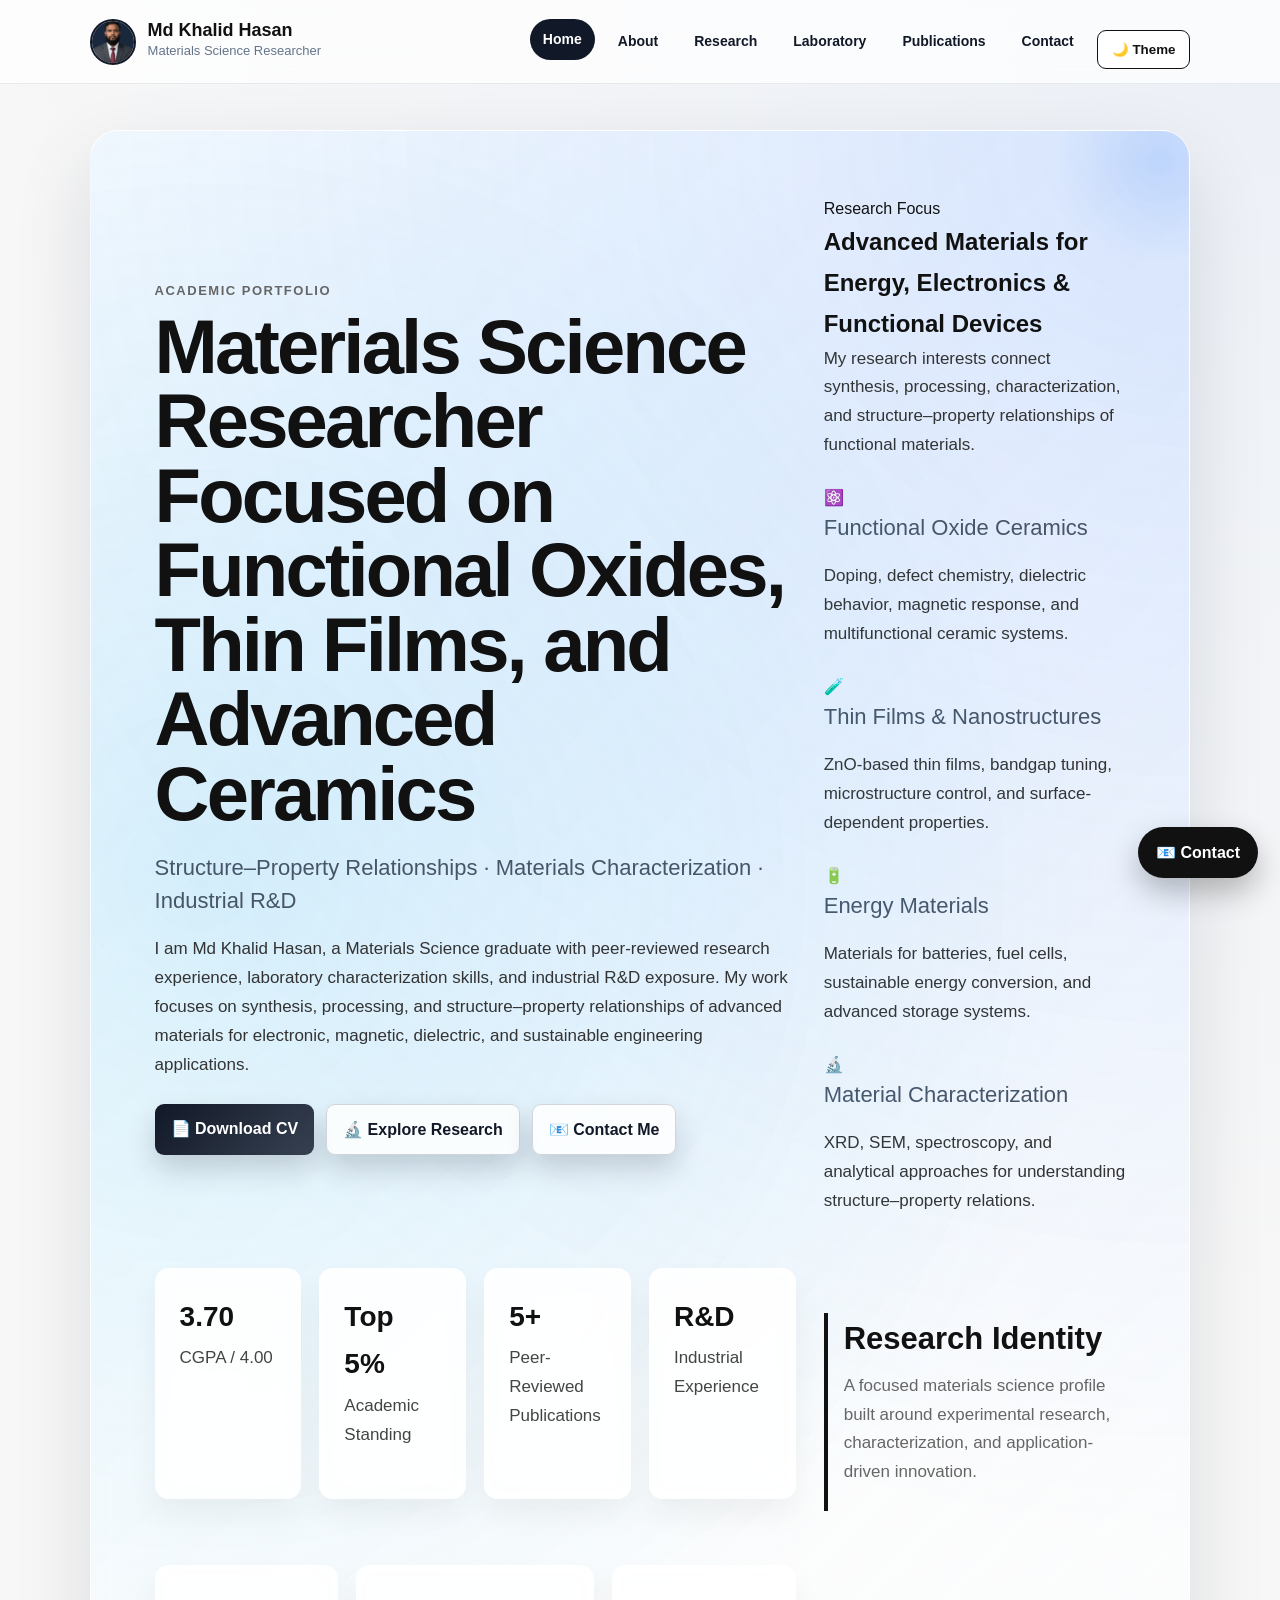
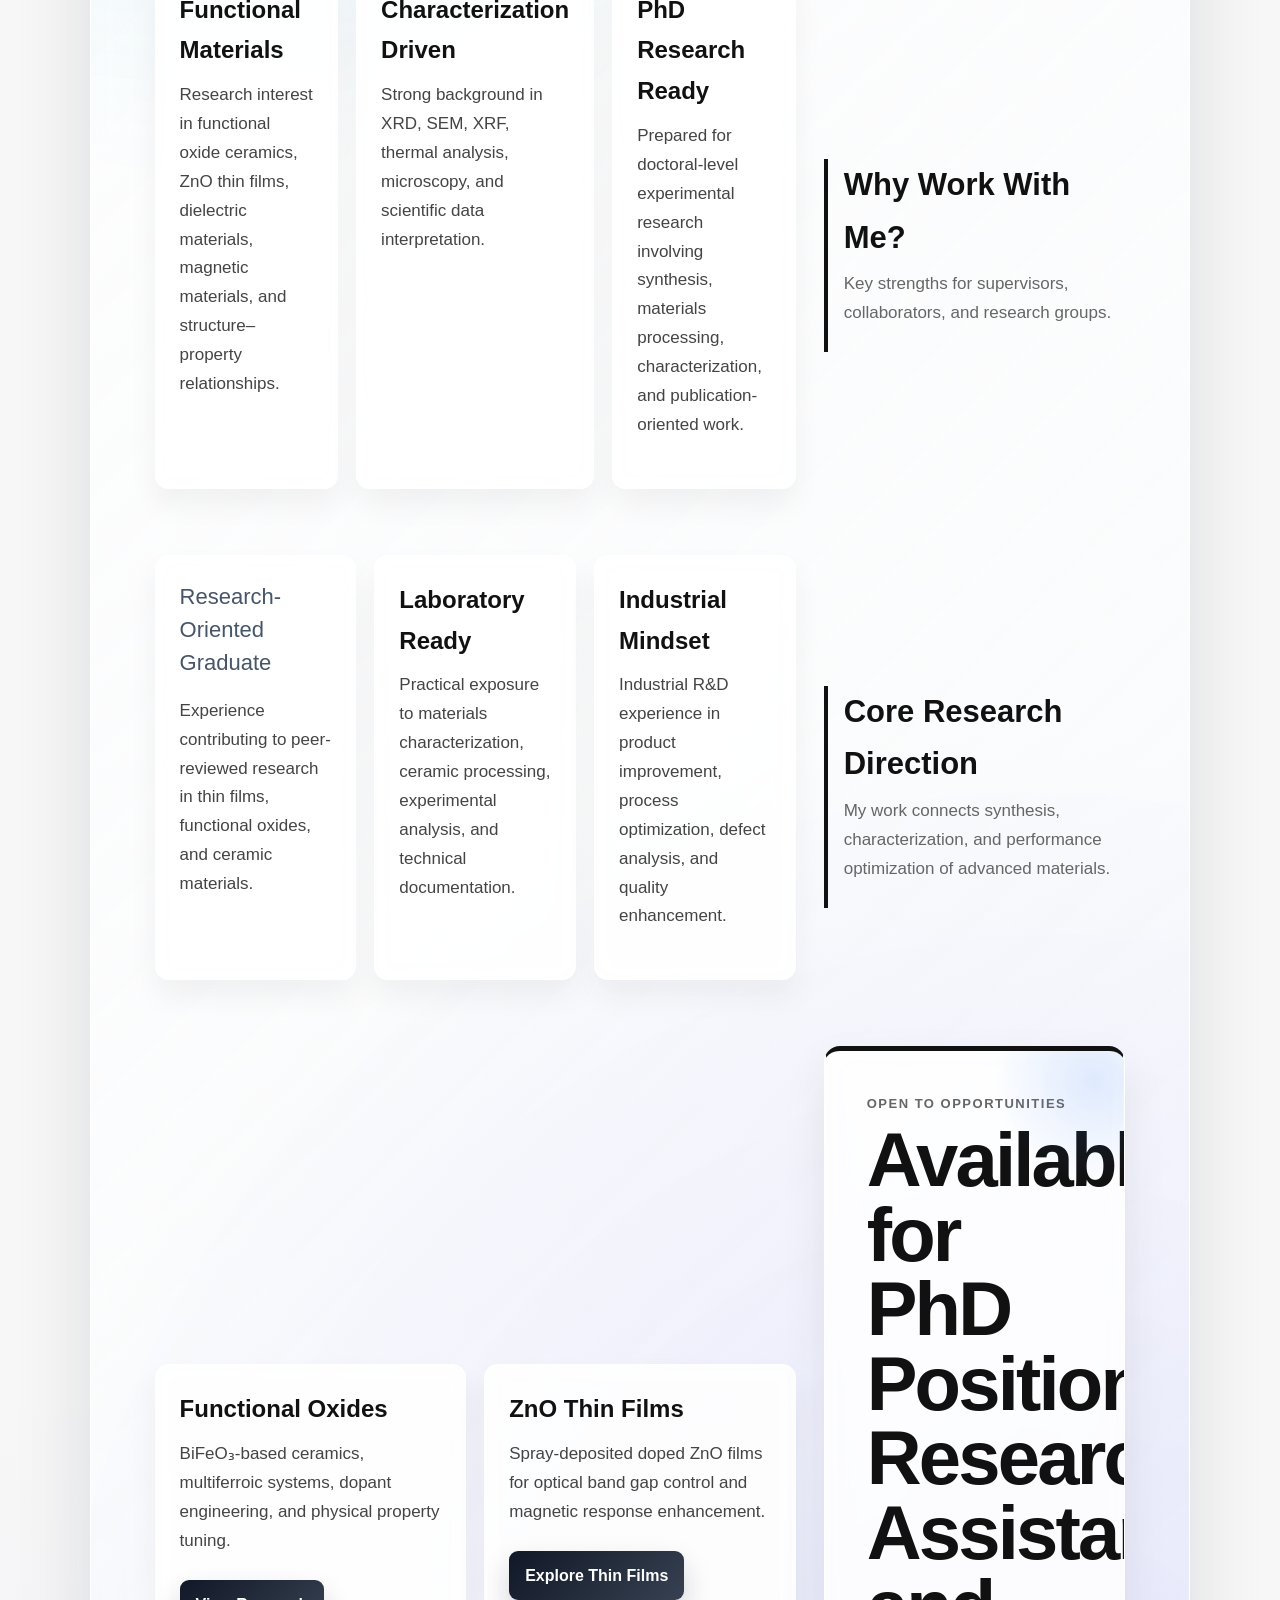
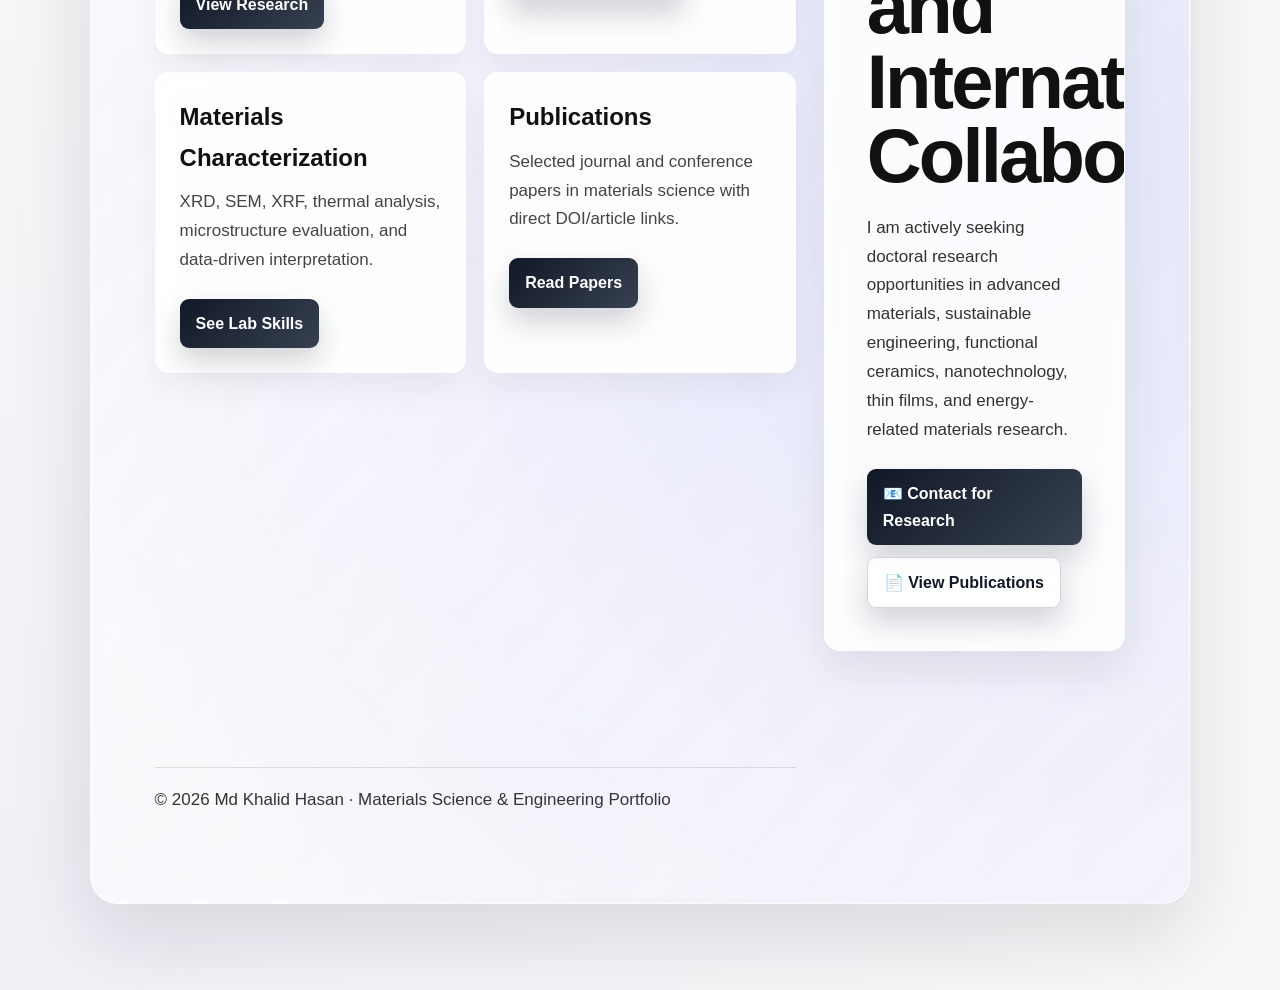
==== commit 540437b3: "Update index.html" ====
--- a/index.html
+++ b/index.html
@@ -73,29 +73,40 @@
       </div>
     </div>
 
-    <section class="research-focus">
-  <h2>Research Focus</h2>
-
-  <div class="focus-grid">
-    
-    <div class="focus-card">
+    <section class="research-focus-section">
+  <div class="research-focus-header">
+    <span class="section-label">Research Focus</span>
+    <h2>Advanced Materials for Energy, Electronics & Functional Devices</h2>
+    <p>
+      My research interests connect synthesis, processing, characterization, and structure–property
+      relationships of functional materials.
+    </p>
+  </div>
+
+  <div class="research-focus-grid">
+
+    <div class="premium-focus-card">
+      <div class="focus-icon">⚛️</div>
       <h3>Functional Oxide Ceramics</h3>
-      <p>Engineering electrical, magnetic, and dielectric properties through controlled doping and defect design.</p>
-    </div>
-
-    <div class="focus-card">
+      <p>Doping, defect chemistry, dielectric behavior, magnetic response, and multifunctional ceramic systems.</p>
+    </div>
+
+    <div class="premium-focus-card">
+      <div class="focus-icon">🧪</div>
       <h3>Thin Films & Nanostructures</h3>
-      <p>Synthesis and characterization of ZnO-based thin films for tunable bandgap and multifunctional applications.</p>
-    </div>
-
-    <div class="focus-card">
+      <p>ZnO-based thin films, bandgap tuning, microstructure control, and surface-dependent properties.</p>
+    </div>
+
+    <div class="premium-focus-card">
+      <div class="focus-icon">🔋</div>
       <h3>Energy Materials</h3>
-      <p>Exploring materials for batteries, fuel cells, and sustainable energy systems.</p>
-    </div>
-
-    <div class="focus-card">
+      <p>Materials for batteries, fuel cells, sustainable energy conversion, and advanced storage systems.</p>
+    </div>
+
+    <div class="premium-focus-card">
+      <div class="focus-icon">🔬</div>
       <h3>Material Characterization</h3>
-      <p>XRD, SEM, and advanced techniques to analyze structure–property relationships.</p>
+      <p>XRD, SEM, spectroscopy, and analytical approaches for understanding structure–property relations.</p>
     </div>
 
   </div>
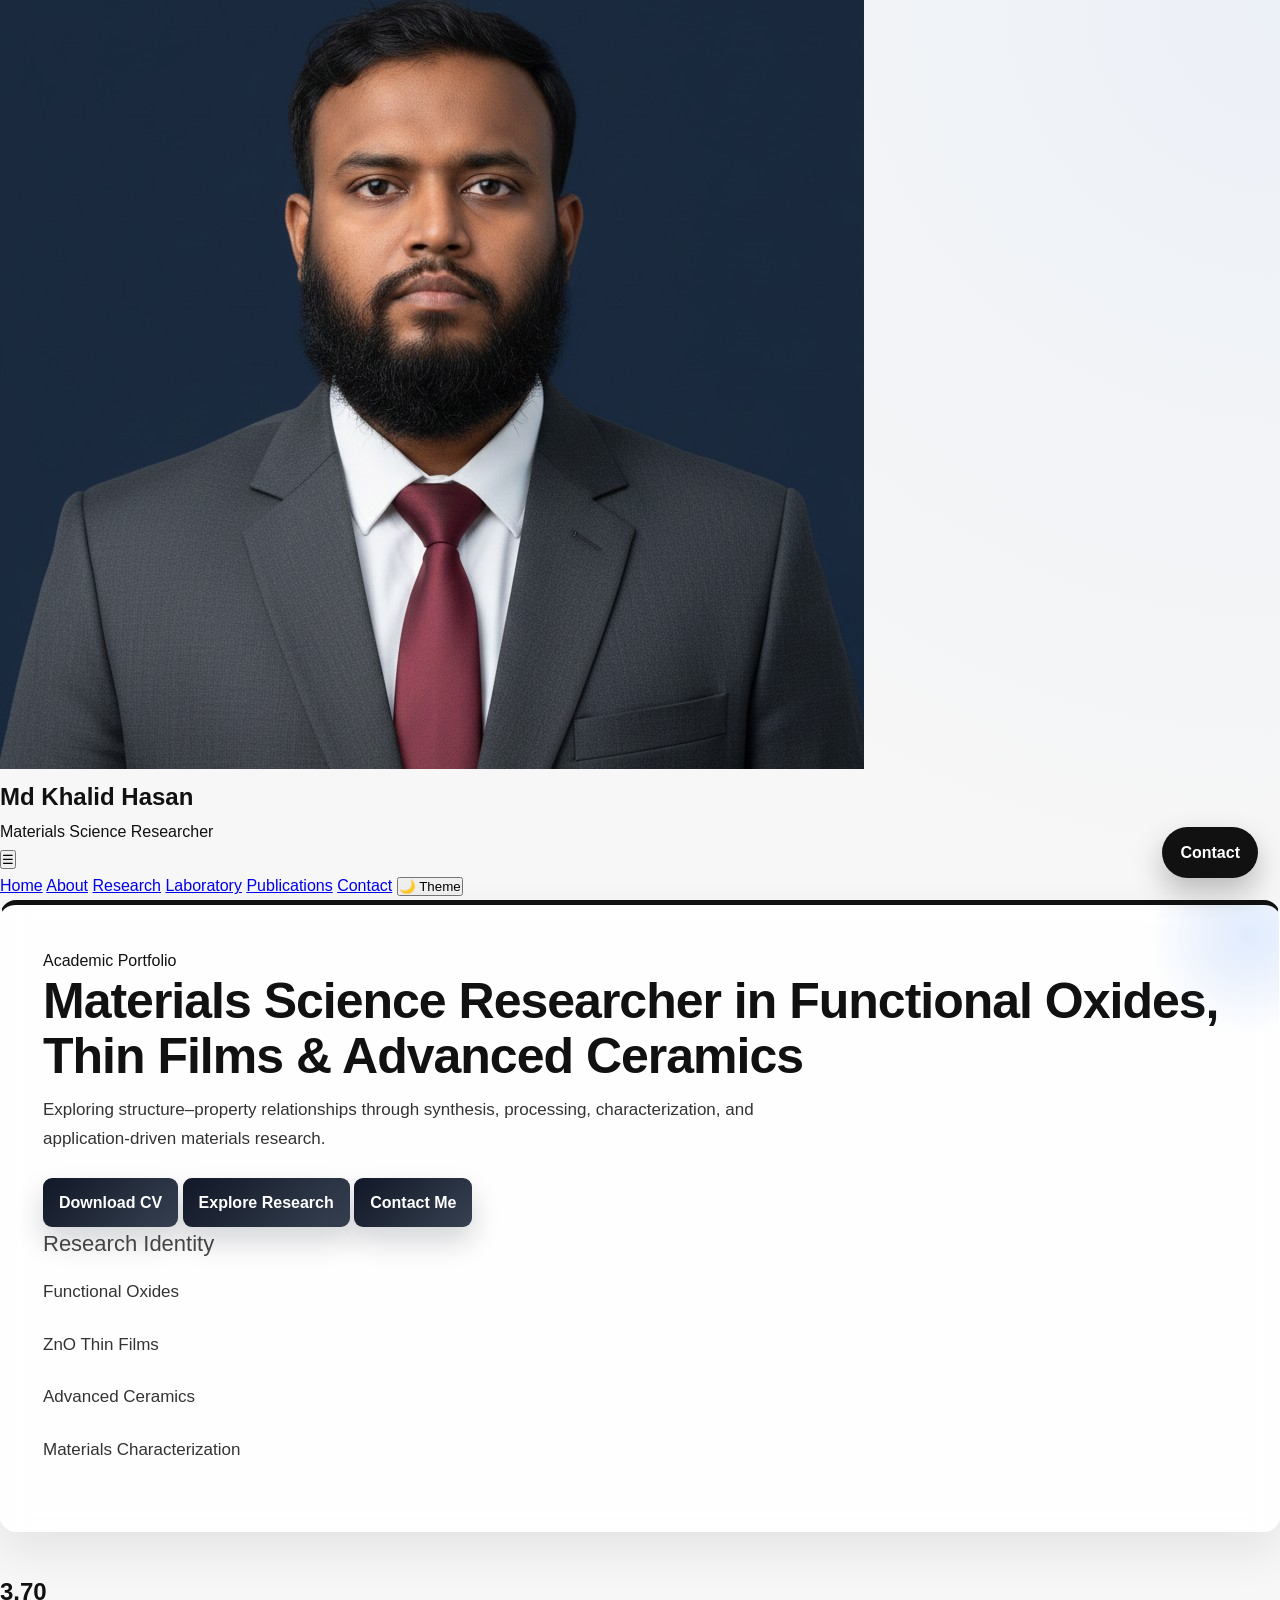
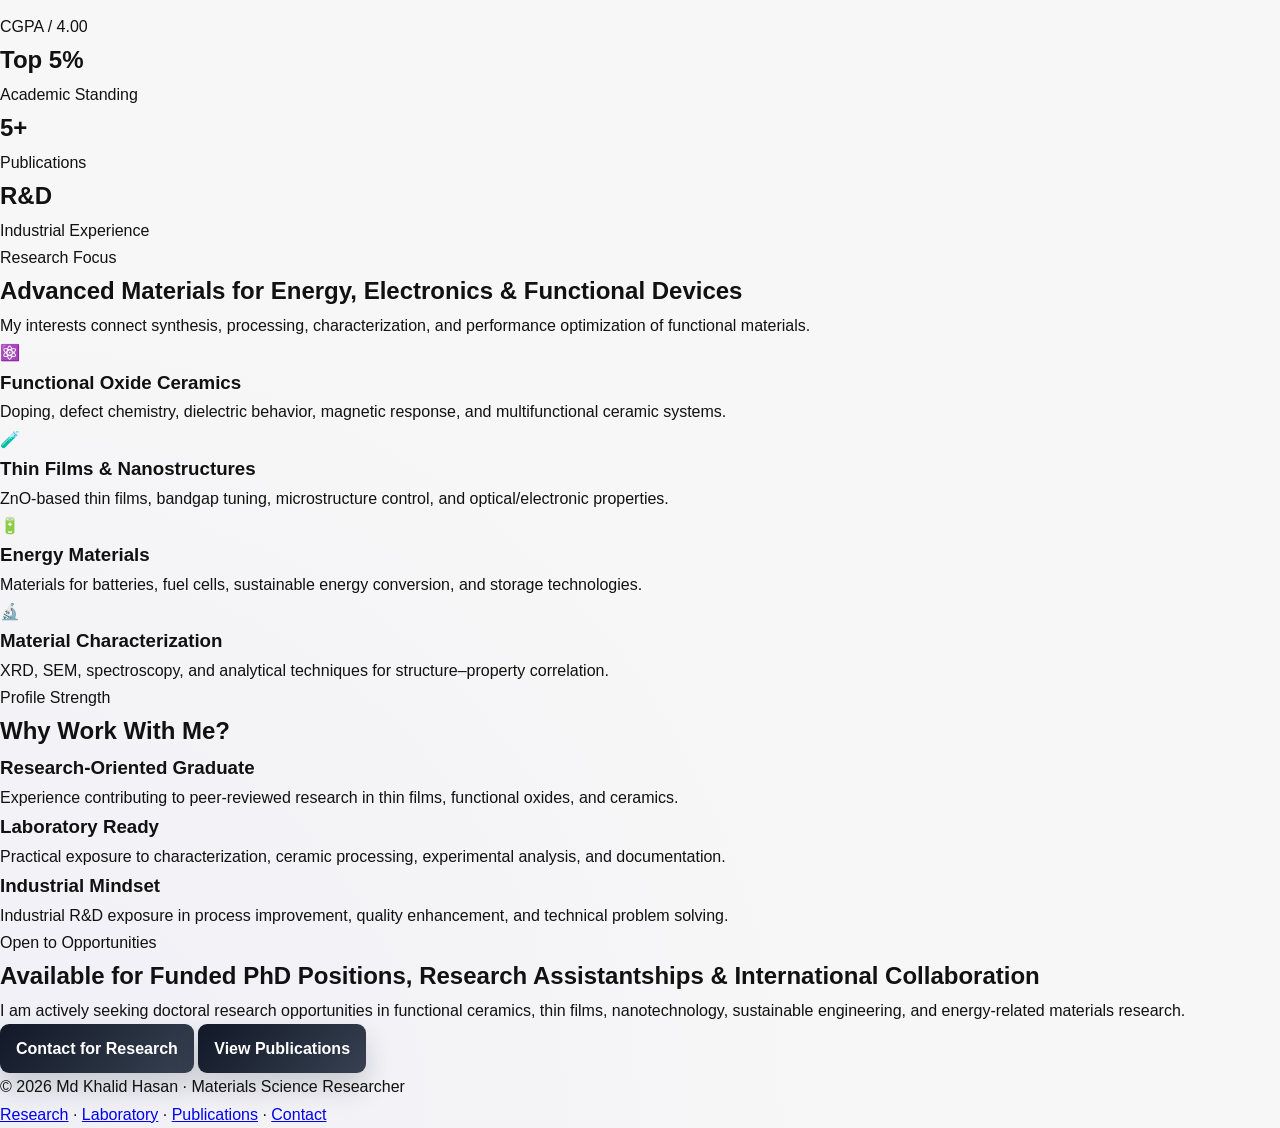
==== commit 0d2fafdc: "Update index.html" ====
--- a/index.html
+++ b/index.html
@@ -14,241 +14,175 @@
   <meta name="viewport" content="width=device-width, initial-scale=1.0">
 
   <title>Md Khalid Hasan | Materials Science Researcher</title>
-  <meta name="description" content="Md Khalid Hasan is a Materials Science researcher focused on functional oxides, ZnO thin films, advanced ceramics, materials characterization, and PhD-level research.">
+  <meta name="description" content="Md Khalid Hasan is a Materials Science researcher focused on functional oxides, ZnO thin films, advanced ceramics, characterization, and PhD-level research.">
 
-  <link rel="stylesheet" href="style.css?v=100">
-  <link rel="manifest" href="manifest.json">
-  <meta name="theme-color" content="#111111">
+  <link rel="stylesheet" href="style.css?v=200">
+  <meta name="theme-color" content="#0f172a">
 </head>
 
 <body>
 
-<header class="apple-navbar">
-  <div class="nav-brand">
-    <img src="profile-photo.png" class="nav-avatar" alt="Md Khalid Hasan">
+<header class="topbar">
+  <div class="brand">
+    <img src="profile-photo.png" alt="Md Khalid Hasan" class="brand-img">
     <div>
       <h2>Md Khalid Hasan</h2>
       <p>Materials Science Researcher</p>
     </div>
   </div>
 
-  <button class="menu-toggle">☰</button>
+  <button class="menu-btn" onclick="toggleMenu()">☰</button>
 
-  <nav class="apple-nav-links" id="mobileMenu">
+  <nav class="nav-links" id="navLinks">
     <a href="index.html" class="active">Home</a>
     <a href="about.html">About</a>
     <a href="research.html">Research</a>
     <a href="laboratory.html">Laboratory</a>
     <a href="publications.html">Publications</a>
     <a href="contact.html">Contact</a>
-    <button class="dark-toggle">🌙 Theme</button>
+    <button class="theme-btn" onclick="toggleTheme()">🌙 Theme</button>
   </nav>
 </header>
 
-<div class="content">
+<main>
 
-  <section class="hero premium-hero">
-    <div class="hero-content">
-      <p class="eyebrow">Academic Portfolio</p>
+<section class="hero">
+  <div class="hero-text">
+    <span class="badge">Academic Portfolio</span>
 
-      <h1>
-        Materials Science Researcher Focused on Functional Oxides, Thin Films, and Advanced Ceramics
-      </h1>
+    <h1>Materials Science Researcher in Functional Oxides, Thin Films & Advanced Ceramics</h1>
 
-      <h3>
-        Structure–Property Relationships · Materials Characterization · Industrial R&D
-      </h3>
+    <p class="hero-subtitle">
+      Exploring structure–property relationships through synthesis, processing,
+      characterization, and application-driven materials research.
+    </p>
 
-      <p>
-I am Md Khalid Hasan, a Materials Science graduate with peer-reviewed research experience, 
-laboratory characterization skills, and industrial R&D exposure. My work focuses on synthesis, 
-processing, and structure–property relationships of advanced materials for electronic, magnetic, 
-dielectric, and sustainable engineering applications.
-      </p>
+    <div class="hero-actions">
+      <a href="Hasan_CV.pdf" class="btn primary" target="_blank">Download CV</a>
+      <a href="research.html" class="btn secondary">Explore Research</a>
+      <a href="contact.html" class="btn secondary">Contact Me</a>
+    </div>
+  </div>
 
-      <div class="hero-buttons">
-        <a href="Hasan_CV.pdf" class="btn" target="_blank">📄 Download CV</a>
-        <a href="research.html" class="btn secondary-btn">🔬 Explore Research</a>
-        <a href="contact.html" class="btn secondary-btn">📧 Contact Me</a>
-      </div>
-    </div>
+  <div class="hero-card">
+    <h3>Research Identity</h3>
+    <p>Functional Oxides</p>
+    <p>ZnO Thin Films</p>
+    <p>Advanced Ceramics</p>
+    <p>Materials Characterization</p>
+  </div>
+</section>
 
-    <section class="research-focus-section">
-  <div class="research-focus-header">
-    <span class="section-label">Research Focus</span>
+<section class="stats">
+  <div><h2>3.70</h2><p>CGPA / 4.00</p></div>
+  <div><h2>Top 5%</h2><p>Academic Standing</p></div>
+  <div><h2>5+</h2><p>Publications</p></div>
+  <div><h2>R&D</h2><p>Industrial Experience</p></div>
+</section>
+
+<section class="research-focus">
+  <div class="section-heading">
+    <span>Research Focus</span>
     <h2>Advanced Materials for Energy, Electronics & Functional Devices</h2>
     <p>
-      My research interests connect synthesis, processing, characterization, and structure–property
-      relationships of functional materials.
+      My interests connect synthesis, processing, characterization, and performance
+      optimization of functional materials.
     </p>
   </div>
 
-  <div class="research-focus-grid">
-
-    <div class="premium-focus-card">
-      <div class="focus-icon">⚛️</div>
+  <div class="focus-grid">
+    <div class="focus-card">
+      <div class="icon">⚛️</div>
       <h3>Functional Oxide Ceramics</h3>
       <p>Doping, defect chemistry, dielectric behavior, magnetic response, and multifunctional ceramic systems.</p>
     </div>
 
-    <div class="premium-focus-card">
-      <div class="focus-icon">🧪</div>
+    <div class="focus-card">
+      <div class="icon">🧪</div>
       <h3>Thin Films & Nanostructures</h3>
-      <p>ZnO-based thin films, bandgap tuning, microstructure control, and surface-dependent properties.</p>
+      <p>ZnO-based thin films, bandgap tuning, microstructure control, and optical/electronic properties.</p>
     </div>
 
-    <div class="premium-focus-card">
-      <div class="focus-icon">🔋</div>
+    <div class="focus-card">
+      <div class="icon">🔋</div>
       <h3>Energy Materials</h3>
-      <p>Materials for batteries, fuel cells, sustainable energy conversion, and advanced storage systems.</p>
+      <p>Materials for batteries, fuel cells, sustainable energy conversion, and storage technologies.</p>
     </div>
 
-    <div class="premium-focus-card">
-      <div class="focus-icon">🔬</div>
+    <div class="focus-card">
+      <div class="icon">🔬</div>
       <h3>Material Characterization</h3>
-      <p>XRD, SEM, spectroscopy, and analytical approaches for understanding structure–property relations.</p>
+      <p>XRD, SEM, spectroscopy, and analytical techniques for structure–property correlation.</p>
+    </div>
+  </div>
+</section>
+
+<section class="cards-section">
+  <div class="section-heading left">
+    <span>Profile Strength</span>
+    <h2>Why Work With Me?</h2>
+  </div>
+
+  <div class="cards-grid">
+    <div class="info-card">
+      <h3>Research-Oriented Graduate</h3>
+      <p>Experience contributing to peer-reviewed research in thin films, functional oxides, and ceramics.</p>
     </div>
 
-  </div>
-    </section>
-
-  <section class="stats-grid">
-    <div class="stat-card"><h2>3.70</h2><p>CGPA / 4.00</p></div>
-    <div class="stat-card"><h2>Top 5%</h2><p>Academic Standing</p></div>
-    <div class="stat-card"><h2>5+</h2><p>Peer-Reviewed Publications</p></div>
-    <div class="stat-card"><h2>R&D</h2><p>Industrial Experience</p></div>
-  </section>
-
-  <section class="section-title">
-    <h2>Research Identity</h2>
-    <p>A focused materials science profile built around experimental research, characterization, and application-driven innovation.</p>
-  </section>
-
-  <section class="cards">
-    <div class="card">
-      <h2>Functional Materials</h2>
-      <p>
-        Research interest in functional oxide ceramics, ZnO thin films,
-        dielectric materials, magnetic materials, and structure–property relationships.
-      </p>
+    <div class="info-card">
+      <h3>Laboratory Ready</h3>
+      <p>Practical exposure to characterization, ceramic processing, experimental analysis, and documentation.</p>
     </div>
 
-    <div class="card">
-      <h2>Characterization Driven</h2>
-      <p>
-        Strong background in XRD, SEM, XRF, thermal analysis, microscopy,
-        and scientific data interpretation.
-      </p>
+    <div class="info-card">
+      <h3>Industrial Mindset</h3>
+      <p>Industrial R&D exposure in process improvement, quality enhancement, and technical problem solving.</p>
     </div>
+  </div>
+</section>
 
-    <div class="card">
-      <h2>PhD Research Ready</h2>
-      <p>
-        Prepared for doctoral-level experimental research involving synthesis,
-        materials processing, characterization, and publication-oriented work.
-      </p>
-    </div>
-  </section>
+<section class="opportunity">
+  <span>Open to Opportunities</span>
+  <h2>Available for Funded PhD Positions, Research Assistantships & International Collaboration</h2>
+  <p>
+    I am actively seeking doctoral research opportunities in functional ceramics,
+    thin films, nanotechnology, sustainable engineering, and energy-related materials research.
+  </p>
 
-  <section class="section-title">
-    <h2>Why Work With Me?</h2>
-    <p>Key strengths for supervisors, collaborators, and research groups.</p>
-  </section>
+  <div class="hero-actions">
+    <a href="contact.html" class="btn primary">Contact for Research</a>
+    <a href="publications.html" class="btn secondary">View Publications</a>
+  </div>
+</section>
 
-  <section class="cards">
-    <div class="card">
-      <h3>Research-Oriented Graduate</h3>
-<p>
-Experience contributing to peer-reviewed research in thin films, functional oxides, and ceramic materials.
-</p>
-    </div>
+</main>
 
-    <div class="card">
-      <h2>Laboratory Ready</h2>
-      <p>
-        Practical exposure to materials characterization, ceramic processing,
-        experimental analysis, and technical documentation.
-      </p>
-    </div>
+<footer>
+  <p>© 2026 Md Khalid Hasan · Materials Science Researcher</p>
+  <p>
+    <a href="research.html">Research</a> ·
+    <a href="laboratory.html">Laboratory</a> ·
+    <a href="publications.html">Publications</a> ·
+    <a href="contact.html">Contact</a>
+  </p>
+</footer>
 
-    <div class="card">
-      <h2>Industrial Mindset</h2>
-      <p>
-        Industrial R&D experience in product improvement, process optimization,
-        defect analysis, and quality enhancement.
-      </p>
-    </div>
-  </section>
+<a href="contact.html" class="floating-contact">Contact</a>
 
-  <section class="section-title">
-    <h2>Core Research Direction</h2>
-    <p>My work connects synthesis, characterization, and performance optimization of advanced materials.</p>
-  </section>
+<script>
+function toggleMenu() {
+  document.getElementById("navLinks").classList.toggle("show");
+}
 
-  <section class="highlight-grid">
-    <div class="highlight-card">
-      <h2>Functional Oxides</h2>
-      <p>
-        BiFeO₃-based ceramics, multiferroic systems, dopant engineering,
-        and physical property tuning.
-      </p>
-      <a href="research.html">View Research</a>
-    </div>
+function toggleTheme() {
+  document.body.classList.toggle("dark-mode");
+  localStorage.setItem("theme", document.body.classList.contains("dark-mode") ? "dark" : "light");
+}
 
-    <div class="highlight-card">
-      <h2>ZnO Thin Films</h2>
-      <p>
-        Spray-deposited doped ZnO films for optical band gap control
-        and magnetic response enhancement.
-      </p>
-      <a href="research.html">Explore Thin Films</a>
-    </div>
-
-    <div class="highlight-card">
-      <h2>Materials Characterization</h2>
-      <p>
-        XRD, SEM, XRF, thermal analysis, microstructure evaluation,
-        and data-driven interpretation.
-      </p>
-      <a href="laboratory.html">See Lab Skills</a>
-    </div>
-
-    <div class="highlight-card">
-      <h2>Publications</h2>
-      <p>
-        Selected journal and conference papers in materials science
-        with direct DOI/article links.
-      </p>
-      <a href="publications.html">Read Papers</a>
-    </div>
-  </section>
-
-  <section class="hero">
-    <p class="eyebrow">Open to Opportunities</p>
-
-    <h1>Available for PhD Positions, Research Assistantships, and International Collaboration</h1>
-
-    <p>
-      I am actively seeking doctoral research opportunities in advanced materials,
-      sustainable engineering, functional ceramics, nanotechnology, thin films,
-      and energy-related materials research.
-    </p>
-
-    <div class="hero-buttons">
-      <a href="contact.html" class="btn">📧 Contact for Research</a>
-      <a href="publications.html" class="btn secondary-btn">📄 View Publications</a>
-    </div>
-  </section>
-
-  <div class="footer">
-    <p>© 2026 Md Khalid Hasan · Materials Science & Engineering Portfolio</p>
-  </div>
-
-</div>
-
-<a href="contact.html" class="floating-contact">📧 Contact</a>
-
-<script src="script.js?v=32"></script>
+if (localStorage.getItem("theme") === "dark") {
+  document.body.classList.add("dark-mode");
+}
+</script>
 
 </body>
 </html>
--- a/style.css
+++ b/style.css
@@ -1081,3 +1081,76 @@
   opacity:1;
   transform:translateY(0);
 }
+.research-focus-section {
+  padding: 90px 24px;
+  background:
+    radial-gradient(circle at top left, rgba(37, 99, 235, 0.10), transparent 35%),
+    linear-gradient(180deg, #ffffff 0%, #f8fafc 100%);
+}
+
+.research-focus-header {
+  max-width: 850px;
+  margin: 0 auto 50px;
+  text-align: center;
+}
+
+.section-label {
+  display: inline-block;
+  margin-bottom: 14px;
+  padding: 8px 16px;
+  border-radius: 999px;
+  background: rgba(37, 99, 235, 0.10);
+  color: #1d4ed8;
+  font-size: 13px;
+  font-weight: 700;
+  letter-spacing: 0.08em;
+  text-transform: uppercase;
+}
+
+.research-focus-header h2 {
+  font-size: clamp(30px, 5vw, 54px);
+  line-height: 1.08;
+  margin-bottom: 18px;
+  color: #0f172a;
+}
+
+.research-focus-header p {
+  font-size: 17px;
+  line-height: 1.75;
+  color: #475569;
+}
+
+.research-focus-grid {
+  max-width: 1180px;
+  margin: 0 auto;
+  display: grid;
+  grid-template-columns: repeat(4, 1fr);
+  gap: 22px;
+}
+
+.premium-focus-card {
+  position: relative;
+  overflow: hidden;
+  min-height: 285px;
+  padding: 30px;
+  border-radius: 28px;
+  background: rgba(255, 255, 255, 0.78);
+  border: 1px solid rgba(148, 163, 184, 0.22);
+  box-shadow: 0 24px 70px rgba(15, 23, 42, 0.08);
+  backdrop-filter: blur(18px);
+  transition: transform 0.35s ease, box-shadow 0.35s ease, border-color 0.35s ease;
+}
+
+.premium-focus-card::before {
+  content: "";
+  position: absolute;
+  inset: 0;
+  background: linear-gradient(135deg, rgba(37, 99, 235, 0.13), transparent 45%);
+  opacity: 0;
+  transition: opacity 0.35s ease;
+}
+
+.premium-focus-card:hover {
+  transform: translateY(-10px);
+  border-color: rgba(37, 99, 235, 0.35);
+  box-shadow: 0 34px 90px rgba(15,
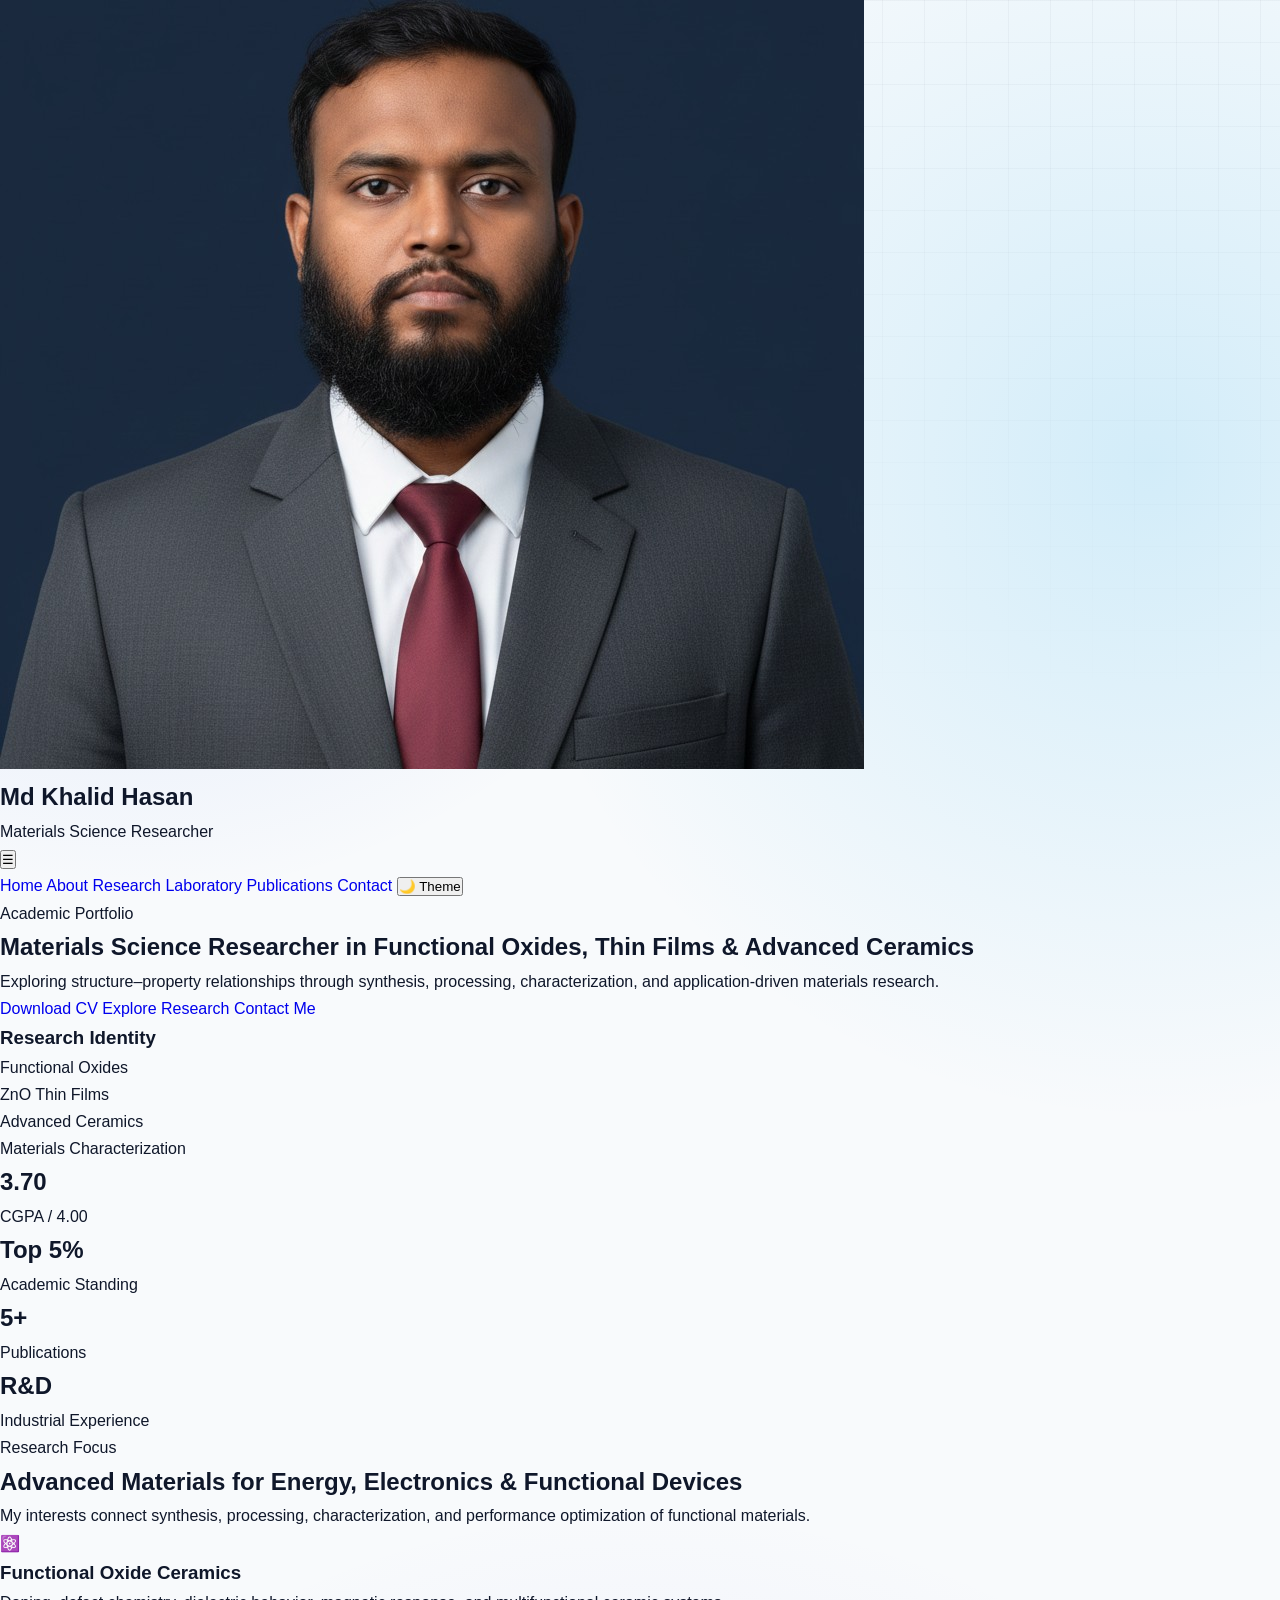
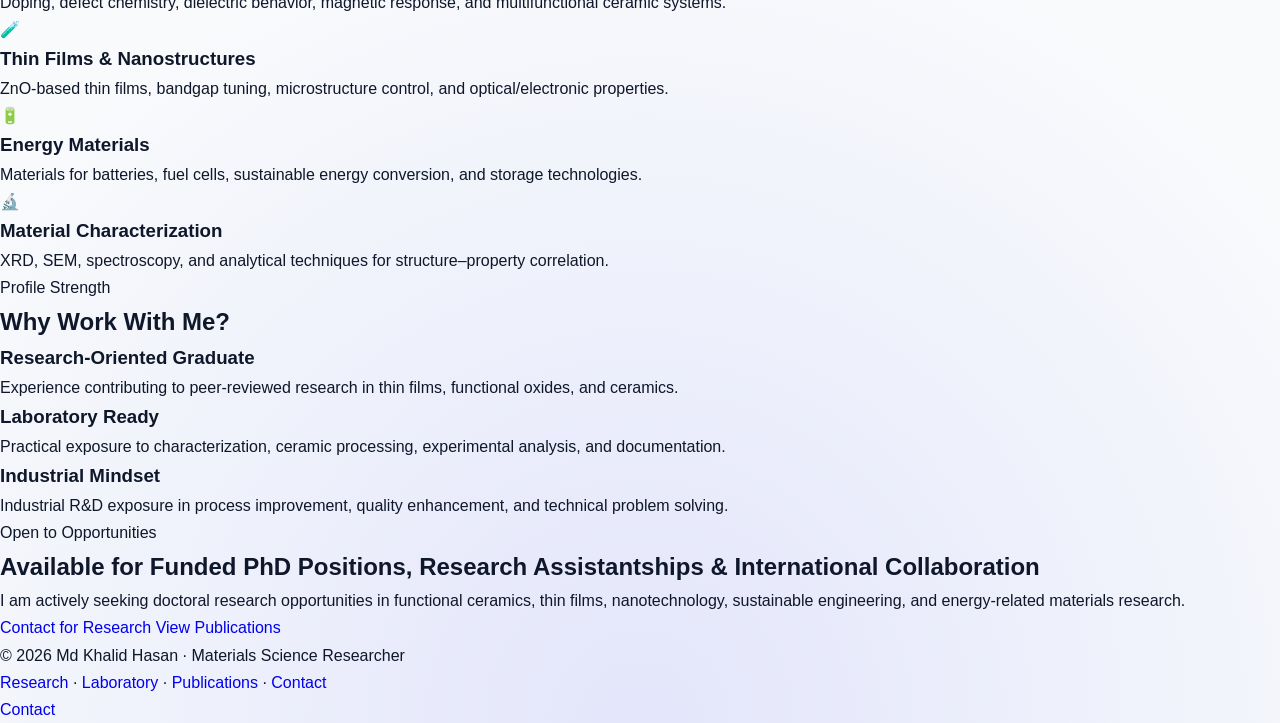
==== commit 898553cb: "Update index.html" ====
--- a/index.html
+++ b/index.html
@@ -16,7 +16,7 @@
   <title>Md Khalid Hasan | Materials Science Researcher</title>
   <meta name="description" content="Md Khalid Hasan is a Materials Science researcher focused on functional oxides, ZnO thin films, advanced ceramics, characterization, and PhD-level research.">
 
-  <link rel="stylesheet" href="style.css?v=200">
+  <link rel="stylesheet" href="style.css?v=301">
   <meta name="theme-color" content="#0f172a">
 </head>
 
--- a/style.css
+++ b/style.css
@@ -1,8 +1,7 @@
 /* =========================
-   FINAL CLEAN PREMIUM CSS
+   INSANE PREMIUM PORTFOLIO CSS
 ========================= */
 
-/* Reset */
 * {
   margin: 0;
   padding: 0;
@@ -14,1143 +13,203 @@
 }
 
 body {
-  font-family: Arial, Helvetica, sans-serif;
+  font-family: Inter, Arial, Helvetica, sans-serif;
   background:
-    radial-gradient(circle at top right, rgba(59,130,246,0.06), transparent 30%),
-    radial-gradient(circle at bottom left, rgba(99,102,241,0.05), transparent 28%),
-    #f7f7f7;
-  color: #111111;
+    radial-gradient(circle at 10% 10%, rgba(37, 99, 235, 0.18), transparent 28%),
+    radial-gradient(circle at 90% 20%, rgba(14, 165, 233, 0.16), transparent 30%),
+    radial-gradient(circle at 50% 100%, rgba(99, 102, 241, 0.14), transparent 34%),
+    #f8fafc;
+  color: #0f172a;
   line-height: 1.7;
   overflow-x: hidden;
-  text-rendering: optimizeLegibility;
+}
+
+body::before {
+  content: "";
+  position: fixed;
+  inset: 0;
+  pointer-events: none;
+  background-image:
+    linear-gradient(rgba(15, 23, 42, 0.035) 1px, transparent 1px),
+    linear-gradient(90deg, rgba(15, 23, 42, 0.035) 1px, transparent 1px);
+  background-size: 42px 42px;
+  mask-image: linear-gradient(to bottom, black, transparent 80%);
+  z-index: -1;
+}
+
+a {
+  text-decoration: none;
 }
 
 img {
   max-width: 100%;
-  height: auto;
-}
-
-/* =========================
-   SIDEBAR
-========================= */
-
-.sidebar {
-  width: 270px;
-  min-height: 100vh;
-  position: fixed;
-  left: 0;
-  top: 0;
-  background: rgba(255,255,255,0.88);
-  backdrop-filter: blur(16px);
-  border-right: 1px solid #dddddd;
-  padding: 32px 22px;
-  overflow-y: auto;
-}
-
-.profile {
-  width: 125px;
-  height: 125px;
-  object-fit: cover;
-  border-radius: 50%;
-  display: block;
-  margin: 0 auto 16px;
-  border: 3px solid #111111;
-}
-
-.sidebar h2 {
-  text-align: center;
-  font-size: 23px;
-  margin-bottom: 5px;
-}
-
-.sidebar p {
-  text-align: center;
-  font-size: 14px;
-  color: #666666;
-  margin-bottom: 18px;
-}
-
-.location-badge {
-  display: block;
-  margin: 12px 0 22px;
-  padding: 8px 14px;
-  border-radius: 999px;
-  background: rgba(15, 23, 42, 0.06);
-  color: #334155;
-  font-size: 0.82rem;
-  font-weight: 600;
-  text-align: center;
-}
-
-.sidebar a {
-  display: block;
-  text-decoration: none;
-  color: #111111;
-  padding: 11px 14px;
-  margin-bottom: 8px;
-  border-radius: 9px;
-  font-weight: 600;
-  transition: all 0.25s ease;
-}
-
-.sidebar a:hover,
-.sidebar a.active {
-  background: #111111;
-  color: #ffffff;
-  transform: translateX(4px);
-}
-
-.sidebar a.active {
-  box-shadow: 0 12px 24px rgba(17,24,39,0.18);
-}
-
-.dark-toggle {
-  width: 100%;
-  margin-top: 16px;
-  padding: 11px 14px;
-  border-radius: 9px;
-  border: 1px solid #111111;
-  background: #ffffff;
-  color: #111111;
-  font-weight: 700;
-  cursor: pointer;
-}
-
-/* =========================
-   CONTENT
-========================= */
-
-.content {
-  margin-left: 270px;
-  width: calc(100% - 270px);
-  padding: 58px 7%;
-}
-
-/* =========================
-   HERO
-========================= */
-
-.hero {
-  background: rgba(255,255,255,0.88);
-  backdrop-filter: blur(14px);
-  border: 1px solid rgba(255,255,255,0.65);
-  border-top: 5px solid #111111;
-  border-radius: 16px;
-  padding: 42px;
-  margin-bottom: 40px;
-  box-shadow:
-    0 20px 45px rgba(0,0,0,0.08),
-    inset 0 1px 0 rgba(255,255,255,0.7);
-  position: relative;
-  overflow: hidden;
-}
-
-.hero::after {
-  content: "";
-  position: absolute;
-  right: -80px;
-  top: -80px;
-  width: 220px;
-  height: 220px;
-  border-radius: 50%;
-  background: radial-gradient(circle, rgba(59,130,246,0.16), transparent 65%);
-  pointer-events: none;
-}
-
-.eyebrow {
-  font-size: 13px !important;
-  text-transform: uppercase;
-  letter-spacing: 1.5px;
-  font-weight: 700;
-  color: #666666 !important;
-  margin-bottom: 8px !important;
-}
-
-.hero h1 {
-  font-size: 50px;
-  line-height: 1.1;
-  margin-bottom: 12px;
-  letter-spacing: -1px;
-  font-weight: 800;
-}
-
-.hero h3 {
-  font-size: 22px;
-  font-weight: 500;
-  color: #444444;
-  margin-bottom: 18px;
-  line-height: 1.5;
-}
-
-.hero p {
-  max-width: 760px;
-  font-size: 17px;
-  color: #333333;
-  margin-bottom: 24px;
-}
-
-.hero-buttons {
-  display: flex;
-  gap: 12px;
-  flex-wrap: wrap;
-}
-
-/* =========================
-   BUTTONS
-========================= */
-
-.btn,
-.contact-card a,
-.publication-card a,
-.highlight-card a {
-  display: inline-block;
-  text-decoration: none;
-  background: linear-gradient(135deg,#111827,#374151);
-  color: #ffffff;
-  padding: 11px 16px;
-  border-radius: 9px;
-  font-weight: 700;
-  transition: all 0.25s ease;
-  border: none;
-  box-shadow: 0 14px 28px rgba(17,24,39,0.18);
-}
-
-.btn:hover,
-.contact-card a:hover,
-.publication-card a:hover,
-.highlight-card a:hover {
-  transform: translateY(-3px) scale(1.01);
-  box-shadow: 0 22px 36px rgba(17,24,39,0.24);
-}
-
-.secondary-btn {
-  background: rgba(255,255,255,0.85);
-  color: #111827;
-  border: 1px solid #d1d5db;
-}
-
-.secondary-btn:hover {
-  background: #111111;
-  color: #ffffff;
-}
-
-/* =========================
-   SECTION TITLES
-========================= */
-
-.section-title {
-  margin: 42px 0 22px;
-  border-left: 4px solid #111111;
-  padding-left: 16px;
-  animation: fadeUp 0.7s ease both;
-}
-
-.section-title h2 {
-  font-size: 31px;
-  margin-bottom: 6px;
-}
-
-.section-title p {
-  color: #666666;
-}
-
-/* =========================
-   GRIDS & CARDS
-========================= */
-
-.stats-grid {
-  display: grid;
-  grid-template-columns: repeat(4, 1fr);
-  gap: 18px;
-  margin-bottom: 38px;
-}
-
-.cards {
-  display: grid;
-  grid-template-columns: repeat(3, 1fr);
-  gap: 18px;
-  margin-bottom: 38px;
-}
-
-.highlight-grid,
-.contact-grid {
-  display: grid;
-  grid-template-columns: repeat(2, 1fr);
-  gap: 18px;
-}
-
-.stat-card,
-.card,
-.highlight-card,
-.research-card,
-.lab-card,
-.publication-card,
-.contact-card {
-  background: rgba(255,255,255,0.92);
-  backdrop-filter: blur(10px);
-  border: 1px solid rgba(255,255,255,0.65);
-  border-radius: 14px;
-  padding: 24px;
-  transition: all 0.25s ease;
-  box-shadow: 0 16px 30px rgba(0,0,0,0.05);
-  animation: fadeUp 0.7s ease both;
-}
-
-.stat-card:hover,
-.card:hover,
-.highlight-card:hover,
-.research-card:hover,
-.lab-card:hover,
-.publication-card:hover,
-.contact-card:hover {
-  transform: translateY(-6px);
-  box-shadow: 0 24px 42px rgba(0,0,0,0.10);
-}
-
-.stat-card h2 {
-  font-size: 28px;
-  margin-bottom: 4px;
-}
-
-.card h2,
-.highlight-card h2,
-.contact-card h2,
-.publication-card h2,
-.research-card h2,
-.lab-card h2 {
-  margin-bottom: 10px;
-}
-
-.stat-card p,
-.card p,
-.highlight-card p,
-.contact-card p,
-.publication-card p,
-.research-card p,
-.lab-card p {
-  color: #444444;
-}
-
-/* =========================
-   RESEARCH / PUBLICATIONS
-========================= */
-
-.research-list,
-.publication-list,
-.lab-grid {
-  display: grid;
-  grid-template-columns: 1fr;
-  gap: 22px;
-}
-
-.research-card,
-.publication-card {
-  border-left: 5px solid #111111;
-}
-
-.research-card span,
-.lab-card span {
-  display: inline-block;
-  margin-top: 10px;
-  background: #f2f2f2;
-  color: #333333;
-  padding: 7px 12px;
-  border-radius: 20px;
-  font-size: 14px;
-  font-weight: 600;
-}
-
-.research-gallery {
-  display: grid;
-  grid-template-columns: repeat(auto-fit, minmax(210px, 1fr));
-  gap: 14px;
-  margin: 18px 0;
-}
-
-.research-gallery img {
-  width: 100%;
-  height: 160px;
-  object-fit: contain;
-  background: #ffffff;
-  border: 1px solid #dddddd;
-  border-radius: 12px;
-  padding: 8px;
-  cursor: zoom-in;
-}
-
-/* =========================
-   LAB PAGE
-========================= */
-
-.lab-card {
-  display: grid;
-  grid-template-columns: 300px 1fr;
-  padding: 0;
-  overflow: hidden;
-}
-
-.lab-card img {
-  width: 100%;
-  height: 100%;
-  min-height: 230px;
-  object-fit: cover;
-}
-
-.lab-card div {
-  padding: 24px;
-}
-
-/* =========================
-   MODAL
-========================= */
-
-.img-modal {
-  display: none;
-  position: fixed;
-  inset: 0;
-  background: rgba(0,0,0,0.85);
-  z-index: 9999;
-  justify-content: center;
-  align-items: center;
-  padding: 20px;
-}
-
-.modal-content {
-  max-width: 92%;
-  max-height: 92%;
-  background: #ffffff;
-  border-radius: 10px;
-  padding: 8px;
-}
-
-.close-modal {
-  position: absolute;
-  top: 20px;
-  right: 28px;
-  color: #ffffff;
-  font-size: 40px;
-  cursor: pointer;
-}
-
-/* =========================
-   FLOATING CONTACT
-========================= */
-
-.floating-contact {
-  position: fixed;
-  right: 22px;
-  bottom: 22px;
-  background: #111111;
-  color: #ffffff;
-  text-decoration: none;
-  padding: 12px 18px;
-  border-radius: 999px;
-  font-weight: 700;
-  box-shadow: 0 14px 30px rgba(0,0,0,0.25);
-  z-index: 999;
-  transition: all 0.25s ease;
-}
-
-.floating-contact:hover {
-  transform: translateY(-3px);
-}
-
-/* =========================
-   FOOTER
-========================= */
-
-.footer {
-  margin-top: 48px;
-  padding-top: 18px;
-  border-top: 1px solid #dddddd;
-  color: #666666;
-  font-size: 14px;
-}
-
-/* =========================
-   ANIMATION
-========================= */
-
-.stat-card:nth-child(1),
-.card:nth-child(1),
-.highlight-card:nth-child(1) {
-  animation-delay: 0.05s;
-}
-
-.stat-card:nth-child(2),
-.card:nth-child(2),
-.highlight-card:nth-child(2) {
-  animation-delay: 0.1s;
-}
-
-.stat-card:nth-child(3),
-.card:nth-child(3),
-.highlight-card:nth-child(3) {
-  animation-delay: 0.15s;
-}
-
-.stat-card:nth-child(4),
-.highlight-card:nth-child(4) {
-  animation-delay: 0.2s;
-}
-
-@keyframes fadeUp {
-  from {
-    opacity: 0;
-    transform: translateY(18px);
-  }
-
-  to {
-    opacity: 1;
-    transform: translateY(0);
-  }
-}
-
-/* =========================
-   DARK MODE
-========================= */
-
-body.dark-mode {
-  background:
-    radial-gradient(circle at top right, rgba(14,165,233,0.10), transparent 28%),
-    radial-gradient(circle at bottom left, rgba(59,130,246,0.08), transparent 28%),
-    #0b1120;
-  color: #f8fafc;
-}
-
-body.dark-mode .sidebar,
-body.dark-mode .hero,
-body.dark-mode .stat-card,
-body.dark-mode .card,
-body.dark-mode .highlight-card,
-body.dark-mode .research-card,
-body.dark-mode .lab-card,
-body.dark-mode .publication-card,
-body.dark-mode .contact-card {
-  background: rgba(17,24,39,0.88);
-  color: #f8fafc;
-  border-color: rgba(255,255,255,0.08);
-  box-shadow: 0 18px 40px rgba(0,0,0,0.35);
-}
-
-body.dark-mode .hero::after {
-  background: radial-gradient(circle, rgba(14,165,233,0.18), transparent 65%);
-}
-
-body.dark-mode .sidebar a {
-  color: #f8fafc;
-}
-
-body.dark-mode .sidebar a:hover,
-body.dark-mode .sidebar a.active {
-  background: #f8fafc;
-  color: #111827;
-}
-
-body.dark-mode p,
-body.dark-mode .hero h3,
-body.dark-mode .section-title p,
-body.dark-mode .footer {
-  color: #d1d5db;
-}
-
-body.dark-mode .btn,
-body.dark-mode .contact-card a,
-body.dark-mode .publication-card a,
-body.dark-mode .highlight-card a {
-  background: linear-gradient(135deg,#f8fafc,#cbd5e1);
-  color: #111827;
-}
-
-body.dark-mode .secondary-btn {
-  background: transparent;
-  color: #f8fafc;
-  border-color: #f8fafc;
-}
-
-body.dark-mode .dark-toggle {
-  background: #1f2937;
-  color: #f8fafc;
-  border-color: #374151;
-}
-
-body.dark-mode .section-title {
-  border-left-color: #38bdf8;
-}
-
-body.dark-mode .floating-contact {
-  background: #f8fafc;
-  color: #111827;
-}
-
-/* =========================
-   MOBILE / TABLET
-========================= */
-
-@media (max-width: 900px) {
-
-  .sidebar {
-    position: relative;
-    width: 100%;
-    min-height: auto;
-    border-right: none;
-    border-bottom: 1px solid #dddddd;
-    padding: 24px 18px;
-    text-align: center;
-  }
-
-  .profile {
-    width: 105px;
-    height: 105px;
-    margin-bottom: 12px;
-  }
-
-  .sidebar h2 {
-    font-size: 21px;
-  }
-
-  .sidebar p {
-    font-size: 13px;
-    margin-bottom: 14px;
-  }
-
-  .location-badge {
-    margin: 10px auto 18px;
-    max-width: 330px;
-  }
-
-  .sidebar a {
-    display: inline-block;
-    width: auto;
-    margin: 5px 4px;
-    padding: 9px 13px;
-    font-size: 14px;
-  }
-
-  .dark-toggle {
-    max-width: 220px;
-    margin: 16px auto 0;
-    display: block;
-  }
-
-  .content {
-    margin-left: 0;
-    width: 100%;
-    padding: 22px 14px;
-  }
-
-  .hero {
-    padding: 26px 18px;
-    margin-bottom: 28px;
-    border-radius: 14px;
-  }
-
-  .hero h1 {
-    font-size: 32px;
-    line-height: 1.18;
-  }
-
-  .hero h3 {
-    font-size: 18px;
-  }
-
-  .hero p {
-    font-size: 15.5px;
-  }
-
-  .hero-buttons {
-    flex-direction: column;
-  }
-
-  .hero-buttons .btn {
-    width: 100%;
-    text-align: center;
-  }
-
-  .section-title {
-    margin: 34px 0 16px;
-  }
-
-  .section-title h2 {
-    font-size: 25px;
-  }
-
-  .stats-grid,
-  .cards,
-  .highlight-grid,
-  .contact-grid {
-    grid-template-columns: 1fr;
-  }
-
-  .stat-card,
-  .card,
-  .highlight-card,
-  .research-card,
-  .publication-card,
-  .contact-card {
-    padding: 20px;
-    border-radius: 12px;
-  }
-
-  .stat-card h2 {
-    font-size: 25px;
-  }
-
-  .lab-card {
-    grid-template-columns: 1fr;
-  }
-
-  .lab-card img {
-    min-height: 200px;
-  }
-
-  .lab-card div {
-    padding: 20px;
-  }
-
-  .research-gallery img {
-    height: 145px;
-  }
-
-  .footer {
-    text-align: center;
-    font-size: 13px;
-  }
-}
-
-/* =========================
-   REDUCED MOTION
-========================= */
-
-@media (prefers-reduced-motion: reduce) {
-  .hero,
-  .stat-card,
-  .card,
-  .highlight-card,
-  .research-card,
-  .lab-card,
-  .publication-card,
-  .contact-card,
-  .section-title {
-    animation: none;
-  }
-}
-/* FIXED SCROLLING LEFT SIDEBAR */
-.sidebar{
-  position: fixed;
-  top: 0;
-  left: 0;
-  width: 270px;
-  height: 100vh;
-  overflow-y: auto;
-  overflow-x: hidden;
-  z-index: 1000;
-}
-
-.content{
-  margin-left: 270px;
-}
-
-/* Mobile */
-@media (max-width: 900px){
-  .sidebar{
-    position: relative;
-    width: 100%;
-    height: auto;
-    overflow: visible;
-  }
-
-  .content{
-    margin-left: 0;
-  }
-}
-/* =========================
-   APPLE STYLE TOP NAVBAR
-========================= */
-
-.sidebar {
-  display: none !important;
-}
-
+}
+
+/* NAVBAR */
 .apple-navbar {
   position: sticky;
   top: 0;
   z-index: 9999;
-  min-height: 76px;
   padding: 14px 7%;
   display: flex;
-  align-items: center;
-  justify-content: space-between;
+  justify-content:
+/* =========================
+   FIX OTHER PAGES
+========================= */
+
+.research-list,
+.publication-list,
+.lab-grid {
+  display: grid;
+  grid-template-columns: 1fr;
   gap: 24px;
-  background: rgba(255,255,255,0.72);
-  backdrop-filter: blur(22px);
-  -webkit-backdrop-filter: blur(22px);
-  border-bottom: 1px solid rgba(0,0,0,0.08);
-  animation: navDrop 0.6s ease both;
-}
-
-@keyframes navDrop {
-  from {
-    opacity: 0;
-    transform: translateY(-18px);
-  }
-  to {
-    opacity: 1;
-    transform: translateY(0);
-  }
-}
-
-.nav-brand {
-  display: flex;
-  align-items: center;
-  gap: 12px;
-}
-
-.nav-avatar {
-  width: 46px;
-  height: 46px;
-  border-radius: 50%;
+  margin-top: 24px;
+}
+
+.research-card,
+.publication-card,
+.lab-card,
+.contact-card {
+  background: rgba(255,255,255,0.86);
+  border: 1px solid rgba(148,163,184,0.24);
+  border-radius: 26px;
+  padding: 28px;
+  box-shadow: 0 22px 60px rgba(15,23,42,0.08);
+  transition: 0.3s ease;
+}
+
+.research-card:hover,
+.publication-card:hover,
+.lab-card:hover,
+.contact-card:hover {
+  transform: translateY(-6px);
+  box-shadow: 0 32px 80px rgba(15,23,42,0.14);
+}
+
+.research-card h2,
+.publication-card h2,
+.lab-card h2,
+.contact-card h2 {
+  font-size: 26px;
+  margin-bottom: 12px;
+  color: #0f172a;
+}
+
+.research-card p,
+.publication-card p,
+.lab-card p,
+.contact-card p {
+  color: #475569;
+  font-size: 16px;
+}
+
+.research-card span,
+.lab-card span {
+  display: inline-block;
+  margin-top: 12px;
+  padding: 8px 14px;
+  border-radius: 999px;
+  background: rgba(37,99,235,0.10);
+  color: #1d4ed8;
+  font-weight: 800;
+  font-size: 13px;
+}
+
+.research-gallery {
+  display: grid;
+  grid-template-columns: repeat(auto-fit, minmax(220px, 1fr));
+  gap: 16px;
+  margin-top: 20px;
+}
+
+.research-gallery img {
+  width: 100%;
+  height: 180px;
+  object-fit: contain;
+  background: #ffffff;
+  border-radius: 18px;
+  padding: 10px;
+  border: 1px solid rgba(148,163,184,0.24);
+}
+
+.lab-card {
+  display: grid;
+  grid-template-columns: 300px 1fr;
+  overflow: hidden;
+  padding: 0;
+}
+
+.lab-card img {
+  width: 100%;
+  height: 100%;
+  min-height: 240px;
   object-fit: cover;
-  border: 2px solid #111827;
-}
-
-.nav-brand h2 {
-  font-size: 18px;
-  line-height: 1.1;
-  margin: 0;
-}
-
-.nav-brand p {
-  font-size: 13px;
-  color: #64748b;
-  margin: 0;
-}
-
-.apple-nav-links {
-  display: flex;
-  align-items: center;
-  gap: 10px;
-}
-
-.apple-nav-links a {
-  text-decoration: none;
-  color: #111827;
-  font-weight: 700;
-  font-size: 14px;
-  padding: 9px 13px;
-  border-radius: 999px;
-  transition: all 0.25s ease;
-}
-
-.apple-nav-links a:hover,
-.apple-nav-links a.active {
-  background: #111827;
+}
+
+.lab-card div {
+  padding: 28px;
+}
+
+.contact-grid {
+  display: grid;
+  grid-template-columns: repeat(2, 1fr);
+  gap: 24px;
+  margin-top: 24px;
+}
+
+.publication-card a,
+.contact-card a,
+.research-card a,
+.lab-card a {
+  display: inline-block;
+  margin-top: 14px;
+  padding: 11px 16px;
+  border-radius: 12px;
+  background: linear-gradient(135deg, #020617, #2563eb);
   color: #ffffff;
-  transform: translateY(-2px);
-}
-
-.menu-toggle {
-  display: none;
-  border: none;
-  background: #111827;
-  color: #ffffff;
-  width: 42px;
-  height: 42px;
-  border-radius: 999px;
-  font-size: 20px;
-  cursor: pointer;
-}
-
-.content {
-  margin-left: 0 !important;
-  width: 100% !important;
-  padding: 46px 7% !important;
-}
-
-/* =========================
-   PREMIUM APPLE HERO
-========================= */
-
-.premium-hero {
-  display: grid;
-  grid-template-columns: 1.7fr 0.8fr;
-  gap: 28px;
-  align-items: center;
-  min-height: 560px;
-  padding: 64px;
-  border-radius: 28px;
-  background:
-    radial-gradient(circle at top right, rgba(59,130,246,0.20), transparent 34%),
-    linear-gradient(135deg, rgba(255,255,255,0.95), rgba(248,250,252,0.72));
-  border: 1px solid rgba(255,255,255,0.75);
-  box-shadow: 0 30px 80px rgba(15,23,42,0.12);
-  overflow: hidden;
-  position: relative;
-}
-
-.premium-hero::before {
-  content: "";
-  position: absolute;
-  inset: -80px;
-  background:
-    radial-gradient(circle at 15% 20%, rgba(14,165,233,0.16), transparent 26%),
-    radial-gradient(circle at 80% 80%, rgba(99,102,241,0.14), transparent 30%);
-  animation: heroGlow 8s ease-in-out infinite alternate;
-  pointer-events: none;
-}
-
-@keyframes heroGlow {
-  from {
-    transform: scale(1) translateY(0);
-  }
-  to {
-    transform: scale(1.08) translateY(-12px);
-  }
-}
-
-.hero-content,
-.hero-glass-card {
-  position: relative;
-  z-index: 2;
-}
-
-.premium-hero h1 {
-  font-size: clamp(42px, 6vw, 76px);
-  line-height: 0.98;
-  letter-spacing: -2.8px;
-  margin-bottom: 20px;
-}
-
-.premium-hero h3 {
-  font-size: 22px;
-  color: #475569;
-  max-width: 820px;
-}
-
-.premium-hero p {
-  max-width: 820px;
-}
-
-.hero-glass-card {
-  background: rgba(255,255,255,0.58);
-  backdrop-filter: blur(18px);
-  -webkit-backdrop-filter: blur(18px);
-  border: 1px solid rgba(255,255,255,0.75);
-  border-radius: 24px;
-  padding: 28px;
-  box-shadow: 0 24px 60px rgba(15,23,42,0.12);
-  animation: floatCard 4s ease-in-out infinite alternate;
-}
-
-@keyframes floatCard {
-  from {
-    transform: translateY(0);
-  }
-  to {
-    transform: translateY(-12px);
-  }
-}
-
-.hero-glass-card h2 {
-  margin-bottom: 16px;
-  font-size: 24px;
-}
-
-.hero-glass-card p {
-  margin-bottom: 10px;
-  padding: 10px 12px;
-  background: rgba(255,255,255,0.7);
-  border-radius: 999px;
-  font-weight: 700;
-  color: #111827;
-}
-
-/* =========================
-   MOBILE DROPDOWN MENU
-========================= */
-
+  font-weight: 900;
+}
+
+/* Dark mode fix for other pages */
+body.dark-mode .research-card,
+body.dark-mode .publication-card,
+body.dark-mode .lab-card,
+body.dark-mode .contact-card {
+  background: rgba(15,23,42,0.86);
+  border-color: rgba(255,255,255,0.10);
+}
+
+body.dark-mode .research-card h2,
+body.dark-mode .publication-card h2,
+body.dark-mode .lab-card h2,
+body.dark-mode .contact-card h2 {
+  color: #f8fafc;
+}
+
+body.dark-mode .research-card p,
+body.dark-mode .publication-card p,
+body.dark-mode .lab-card p,
+body.dark-mode .contact-card p {
+  color: #cbd5e1;
+}
+
+/* Mobile fix */
 @media (max-width: 900px) {
-  .apple-navbar {
-    padding: 14px 18px;
-    flex-wrap: wrap;
-  }
-
-  .menu-toggle {
-    display: block;
-  }
-
-  .apple-nav-links {
-    display: none;
-    width: 100%;
-    flex-direction: column;
-    align-items: stretch;
-    gap: 8px;
-    padding-top: 12px;
-    animation: menuSlide 0.35s ease both;
-  }
-
-  .apple-nav-links.show {
-    display: flex;
-  }
-
-  @keyframes menuSlide {
-    from {
-      opacity: 0;
-      transform: translateY(-12px);
-    }
-    to {
-      opacity: 1;
-      transform: translateY(0);
-    }
-  }
-
-  .apple-nav-links a,
-  .apple-nav-links .dark-toggle {
-    width: 100%;
-    text-align: center;
-  }
-
-  .premium-hero {
+  .lab-card {
     grid-template-columns: 1fr;
-    min-height: auto;
-    padding: 36px 22px;
-    border-radius: 22px;
-  }
-
-  .premium-hero h1 {
-    font-size: 40px;
-    letter-spacing: -1.4px;
-  }
-
-  .premium-hero h3 {
-    font-size: 18px;
-  }
-
-  .hero-glass-card {
-    animation: none;
-  }
-}
-
-/* =========================
-   DARK MODE TOPBAR
-========================= */
-
-body.dark-mode .apple-navbar {
-  background: rgba(15,23,42,0.76);
-  border-bottom-color: rgba(255,255,255,0.08);
-}
-
-body.dark-mode .nav-brand h2,
-body.dark-mode .apple-nav-links a {
-  color: #f8fafc;
-}
-
-body.dark-mode .nav-brand p {
-  color: #cbd5e1;
-}
-
-body.dark-mode .apple-nav-links a:hover,
-body.dark-mode .apple-nav-links a.active {
-  background: #f8fafc;
-  color: #111827;
-}
-
-body.dark-mode .premium-hero {
-  background:
-    radial-gradient(circle at top right, rgba(14,165,233,0.18), transparent 34%),
-    linear-gradient(135deg, rgba(15,23,42,0.96), rgba(30,41,59,0.82));
-}
-
-body.dark-mode .hero-glass-card {
-  background: rgba(15,23,42,0.58);
-  border-color: rgba(255,255,255,0.10);
-}
-
-body.dark-mode .hero-glass-card p {
-  background: rgba(255,255,255,0.08);
-  color: #f8fafc;
-}
-/* JS reveal animation support */
-.reveal{
-  opacity:0;
-  transform:translateY(24px);
-  transition:all .7s ease;
-}
-
-.reveal-visible{
-  opacity:1;
-  transform:translateY(0);
-}
-.research-focus-section {
-  padding: 90px 24px;
-  background:
-    radial-gradient(circle at top left, rgba(37, 99, 235, 0.10), transparent 35%),
-    linear-gradient(180deg, #ffffff 0%, #f8fafc 100%);
-}
-
-.research-focus-header {
-  max-width: 850px;
-  margin: 0 auto 50px;
-  text-align: center;
-}
-
-.section-label {
-  display: inline-block;
-  margin-bottom: 14px;
-  padding: 8px 16px;
-  border-radius: 999px;
-  background: rgba(37, 99, 235, 0.10);
-  color: #1d4ed8;
-  font-size: 13px;
-  font-weight: 700;
-  letter-spacing: 0.08em;
-  text-transform: uppercase;
-}
-
-.research-focus-header h2 {
-  font-size: clamp(30px, 5vw, 54px);
-  line-height: 1.08;
-  margin-bottom: 18px;
-  color: #0f172a;
-}
-
-.research-focus-header p {
-  font-size: 17px;
-  line-height: 1.75;
-  color: #475569;
-}
-
-.research-focus-grid {
-  max-width: 1180px;
-  margin: 0 auto;
-  display: grid;
-  grid-template-columns: repeat(4, 1fr);
-  gap: 22px;
-}
-
-.premium-focus-card {
-  position: relative;
-  overflow: hidden;
-  min-height: 285px;
-  padding: 30px;
-  border-radius: 28px;
-  background: rgba(255, 255, 255, 0.78);
-  border: 1px solid rgba(148, 163, 184, 0.22);
-  box-shadow: 0 24px 70px rgba(15, 23, 42, 0.08);
-  backdrop-filter: blur(18px);
-  transition: transform 0.35s ease, box-shadow 0.35s ease, border-color 0.35s ease;
-}
-
-.premium-focus-card::before {
-  content: "";
-  position: absolute;
-  inset: 0;
-  background: linear-gradient(135deg, rgba(37, 99, 235, 0.13), transparent 45%);
-  opacity: 0;
-  transition: opacity 0.35s ease;
-}
-
-.premium-focus-card:hover {
-  transform: translateY(-10px);
-  border-color: rgba(37, 99, 235, 0.35);
-  box-shadow: 0 34px 90px rgba(15,
+  }
+
+  .contact-grid {
+    grid-template-columns: 1fr;
+  }
+
+  .research-card,
+  .publication-card,
+  .contact-card {
+    padding: 22px;
+  }
+
+  .lab-card div {
+    padding: 22px;
+  }
+}
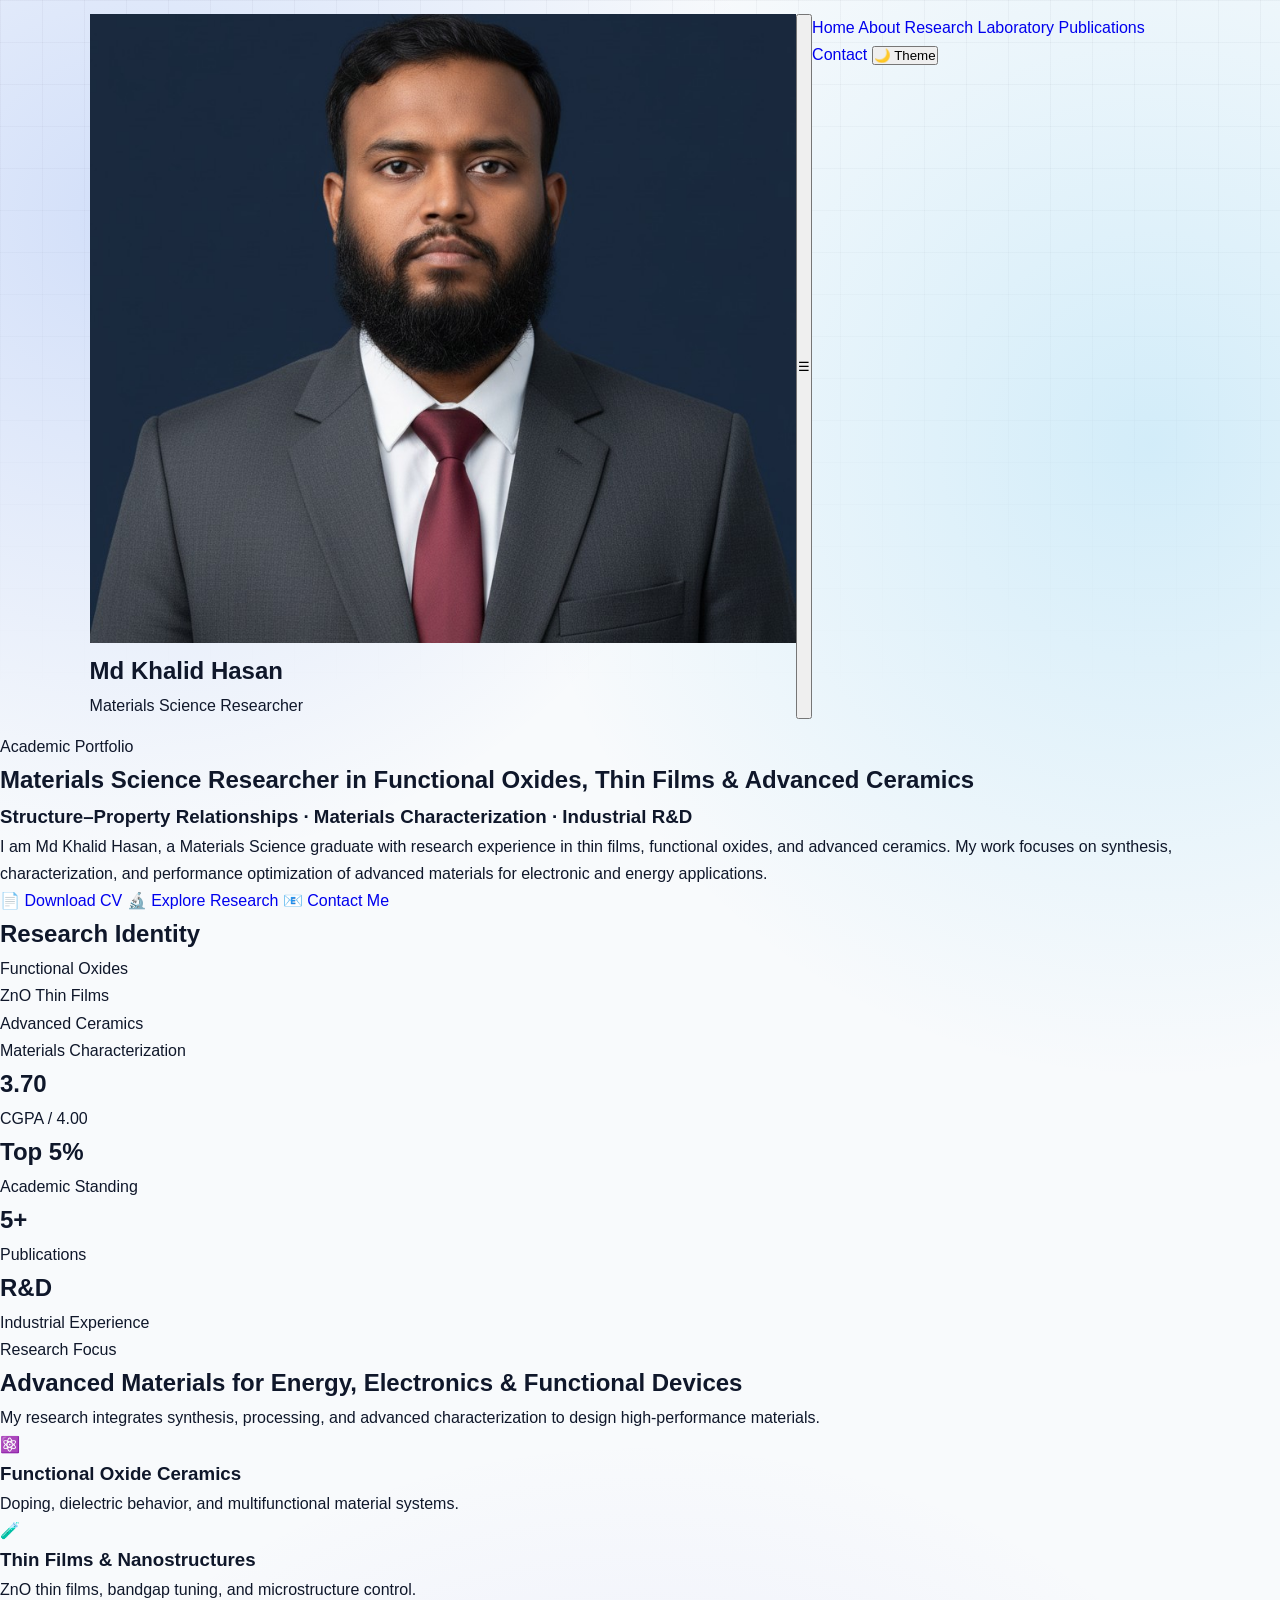
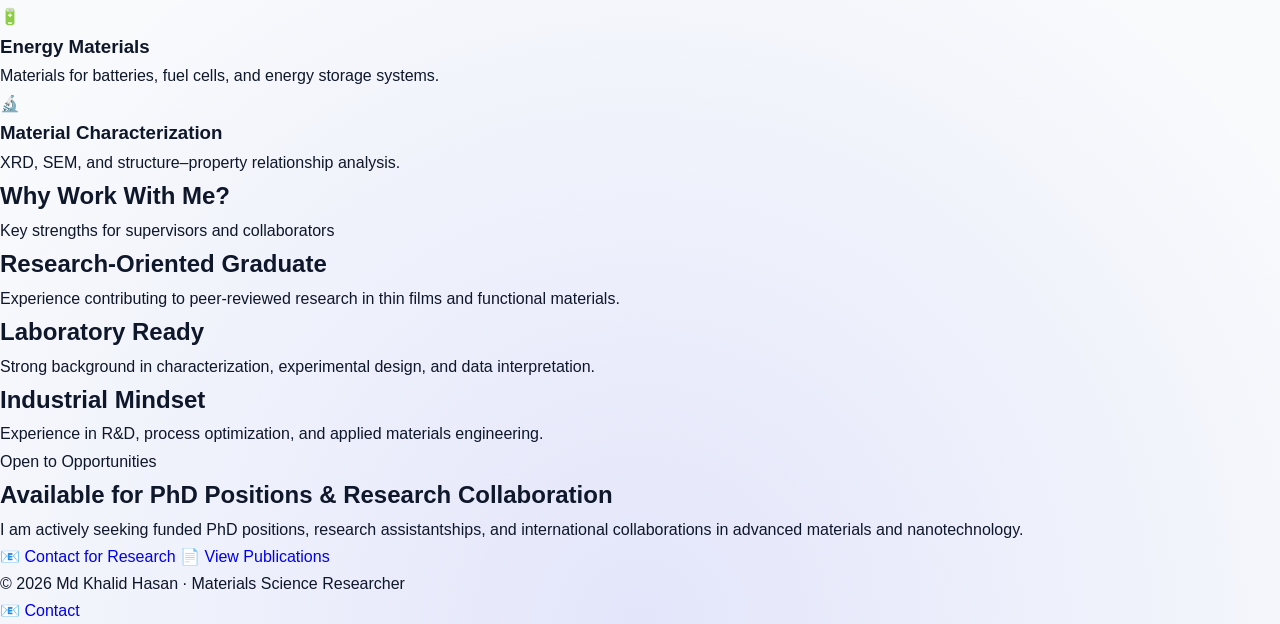
==== commit f09fe6c7: "Update index.html" ====
--- a/index.html
+++ b/index.html
@@ -14,164 +14,186 @@
   <meta name="viewport" content="width=device-width, initial-scale=1.0">
 
   <title>Md Khalid Hasan | Materials Science Researcher</title>
-  <meta name="description" content="Md Khalid Hasan is a Materials Science researcher focused on functional oxides, ZnO thin films, advanced ceramics, characterization, and PhD-level research.">
-
-  <link rel="stylesheet" href="style.css?v=301">
-  <meta name="theme-color" content="#0f172a">
+  <meta name="description" content="Materials Science researcher focused on functional oxides, ZnO thin films, advanced ceramics, and characterization.">
+
+  <!-- IMPORTANT: version updated -->
+  <link rel="stylesheet" href="style.css?v=500">
 </head>
 
 <body>
 
-<header class="topbar">
-  <div class="brand">
-    <img src="profile-photo.png" alt="Md Khalid Hasan" class="brand-img">
+<!-- =========================
+     NAVBAR
+========================= -->
+<header class="apple-navbar">
+  <div class="nav-brand">
+    <img src="profile-photo.png" class="nav-avatar" alt="Md Khalid Hasan">
     <div>
       <h2>Md Khalid Hasan</h2>
       <p>Materials Science Researcher</p>
     </div>
   </div>
 
-  <button class="menu-btn" onclick="toggleMenu()">☰</button>
-
-  <nav class="nav-links" id="navLinks">
+  <button class="menu-toggle" onclick="toggleMenu()">☰</button>
+
+  <nav class="apple-nav-links" id="mobileMenu">
     <a href="index.html" class="active">Home</a>
     <a href="about.html">About</a>
     <a href="research.html">Research</a>
     <a href="laboratory.html">Laboratory</a>
     <a href="publications.html">Publications</a>
     <a href="contact.html">Contact</a>
-    <button class="theme-btn" onclick="toggleTheme()">🌙 Theme</button>
+    <button class="dark-toggle" onclick="toggleTheme()">🌙 Theme</button>
   </nav>
 </header>
 
-<main>
-
-<section class="hero">
-  <div class="hero-text">
-    <span class="badge">Academic Portfolio</span>
-
-    <h1>Materials Science Researcher in Functional Oxides, Thin Films & Advanced Ceramics</h1>
-
-    <p class="hero-subtitle">
-      Exploring structure–property relationships through synthesis, processing,
-      characterization, and application-driven materials research.
-    </p>
-
-    <div class="hero-actions">
-      <a href="Hasan_CV.pdf" class="btn primary" target="_blank">Download CV</a>
-      <a href="research.html" class="btn secondary">Explore Research</a>
-      <a href="contact.html" class="btn secondary">Contact Me</a>
-    </div>
+<!-- =========================
+     MAIN CONTENT
+========================= -->
+<div class="content">
+
+  <!-- HERO -->
+  <section class="premium-hero">
+    <div class="hero-content">
+      <p class="eyebrow">Academic Portfolio</p>
+
+      <h1>
+        Materials Science Researcher in Functional Oxides, Thin Films & Advanced Ceramics
+      </h1>
+
+      <h3>
+        Structure–Property Relationships · Materials Characterization · Industrial R&D
+      </h3>
+
+      <p>
+        I am Md Khalid Hasan, a Materials Science graduate with research experience in 
+        thin films, functional oxides, and advanced ceramics. My work focuses on synthesis, 
+        characterization, and performance optimization of advanced materials for electronic 
+        and energy applications.
+      </p>
+
+      <div class="hero-buttons">
+        <a href="Hasan_CV.pdf" class="btn" target="_blank">📄 Download CV</a>
+        <a href="research.html" class="btn secondary-btn">🔬 Explore Research</a>
+        <a href="contact.html" class="btn secondary-btn">📧 Contact Me</a>
+      </div>
+    </div>
+
+    <div class="hero-glass-card">
+      <h2>Research Identity</h2>
+      <p>Functional Oxides</p>
+      <p>ZnO Thin Films</p>
+      <p>Advanced Ceramics</p>
+      <p>Materials Characterization</p>
+    </div>
+  </section>
+
+  <!-- STATS -->
+  <section class="stats-grid">
+    <div class="stat-card"><h2>3.70</h2><p>CGPA / 4.00</p></div>
+    <div class="stat-card"><h2>Top 5%</h2><p>Academic Standing</p></div>
+    <div class="stat-card"><h2>5+</h2><p>Publications</p></div>
+    <div class="stat-card"><h2>R&D</h2><p>Industrial Experience</p></div>
+  </section>
+
+  <!-- 🔥 RESEARCH FOCUS (FINAL PREMIUM) -->
+  <section class="research-focus-section">
+    <div class="research-focus-header">
+      <span class="section-label">Research Focus</span>
+      <h2>Advanced Materials for Energy, Electronics & Functional Devices</h2>
+      <p>
+        My research integrates synthesis, processing, and advanced characterization 
+        to design high-performance materials.
+      </p>
+    </div>
+
+    <div class="research-focus-grid">
+
+      <div class="premium-focus-card">
+        <div class="focus-icon">⚛️</div>
+        <h3>Functional Oxide Ceramics</h3>
+        <p>Doping, dielectric behavior, and multifunctional material systems.</p>
+      </div>
+
+      <div class="premium-focus-card">
+        <div class="focus-icon">🧪</div>
+        <h3>Thin Films & Nanostructures</h3>
+        <p>ZnO thin films, bandgap tuning, and microstructure control.</p>
+      </div>
+
+      <div class="premium-focus-card">
+        <div class="focus-icon">🔋</div>
+        <h3>Energy Materials</h3>
+        <p>Materials for batteries, fuel cells, and energy storage systems.</p>
+      </div>
+
+      <div class="premium-focus-card">
+        <div class="focus-icon">🔬</div>
+        <h3>Material Characterization</h3>
+        <p>XRD, SEM, and structure–property relationship analysis.</p>
+      </div>
+
+    </div>
+  </section>
+
+  <!-- WHY WORK WITH ME -->
+  <section class="section-title">
+    <h2>Why Work With Me?</h2>
+    <p>Key strengths for supervisors and collaborators</p>
+  </section>
+
+  <section class="cards">
+    <div class="card">
+      <h2>Research-Oriented Graduate</h2>
+      <p>Experience contributing to peer-reviewed research in thin films and functional materials.</p>
+    </div>
+
+    <div class="card">
+      <h2>Laboratory Ready</h2>
+      <p>Strong background in characterization, experimental design, and data interpretation.</p>
+    </div>
+
+    <div class="card">
+      <h2>Industrial Mindset</h2>
+      <p>Experience in R&D, process optimization, and applied materials engineering.</p>
+    </div>
+  </section>
+
+  <!-- OPPORTUNITY -->
+  <section class="premium-hero">
+    <div>
+      <p class="eyebrow">Open to Opportunities</p>
+
+      <h1>Available for PhD Positions & Research Collaboration</h1>
+
+      <p>
+        I am actively seeking funded PhD positions, research assistantships, and 
+        international collaborations in advanced materials and nanotechnology.
+      </p>
+
+      <div class="hero-buttons">
+        <a href="contact.html" class="btn">📧 Contact for Research</a>
+        <a href="publications.html" class="btn secondary-btn">📄 View Publications</a>
+      </div>
+    </div>
+  </section>
+
+  <!-- FOOTER -->
+  <div class="footer">
+    <p>© 2026 Md Khalid Hasan · Materials Science Researcher</p>
   </div>
 
-  <div class="hero-card">
-    <h3>Research Identity</h3>
-    <p>Functional Oxides</p>
-    <p>ZnO Thin Films</p>
-    <p>Advanced Ceramics</p>
-    <p>Materials Characterization</p>
-  </div>
-</section>
-
-<section class="stats">
-  <div><h2>3.70</h2><p>CGPA / 4.00</p></div>
-  <div><h2>Top 5%</h2><p>Academic Standing</p></div>
-  <div><h2>5+</h2><p>Publications</p></div>
-  <div><h2>R&D</h2><p>Industrial Experience</p></div>
-</section>
-
-<section class="research-focus">
-  <div class="section-heading">
-    <span>Research Focus</span>
-    <h2>Advanced Materials for Energy, Electronics & Functional Devices</h2>
-    <p>
-      My interests connect synthesis, processing, characterization, and performance
-      optimization of functional materials.
-    </p>
-  </div>
-
-  <div class="focus-grid">
-    <div class="focus-card">
-      <div class="icon">⚛️</div>
-      <h3>Functional Oxide Ceramics</h3>
-      <p>Doping, defect chemistry, dielectric behavior, magnetic response, and multifunctional ceramic systems.</p>
-    </div>
-
-    <div class="focus-card">
-      <div class="icon">🧪</div>
-      <h3>Thin Films & Nanostructures</h3>
-      <p>ZnO-based thin films, bandgap tuning, microstructure control, and optical/electronic properties.</p>
-    </div>
-
-    <div class="focus-card">
-      <div class="icon">🔋</div>
-      <h3>Energy Materials</h3>
-      <p>Materials for batteries, fuel cells, sustainable energy conversion, and storage technologies.</p>
-    </div>
-
-    <div class="focus-card">
-      <div class="icon">🔬</div>
-      <h3>Material Characterization</h3>
-      <p>XRD, SEM, spectroscopy, and analytical techniques for structure–property correlation.</p>
-    </div>
-  </div>
-</section>
-
-<section class="cards-section">
-  <div class="section-heading left">
-    <span>Profile Strength</span>
-    <h2>Why Work With Me?</h2>
-  </div>
-
-  <div class="cards-grid">
-    <div class="info-card">
-      <h3>Research-Oriented Graduate</h3>
-      <p>Experience contributing to peer-reviewed research in thin films, functional oxides, and ceramics.</p>
-    </div>
-
-    <div class="info-card">
-      <h3>Laboratory Ready</h3>
-      <p>Practical exposure to characterization, ceramic processing, experimental analysis, and documentation.</p>
-    </div>
-
-    <div class="info-card">
-      <h3>Industrial Mindset</h3>
-      <p>Industrial R&D exposure in process improvement, quality enhancement, and technical problem solving.</p>
-    </div>
-  </div>
-</section>
-
-<section class="opportunity">
-  <span>Open to Opportunities</span>
-  <h2>Available for Funded PhD Positions, Research Assistantships & International Collaboration</h2>
-  <p>
-    I am actively seeking doctoral research opportunities in functional ceramics,
-    thin films, nanotechnology, sustainable engineering, and energy-related materials research.
-  </p>
-
-  <div class="hero-actions">
-    <a href="contact.html" class="btn primary">Contact for Research</a>
-    <a href="publications.html" class="btn secondary">View Publications</a>
-  </div>
-</section>
-
-</main>
-
-<footer>
-  <p>© 2026 Md Khalid Hasan · Materials Science Researcher</p>
-  <p>
-    <a href="research.html">Research</a> ·
-    <a href="laboratory.html">Laboratory</a> ·
-    <a href="publications.html">Publications</a> ·
-    <a href="contact.html">Contact</a>
-  </p>
-</footer>
-
-<a href="contact.html" class="floating-contact">Contact</a>
-
+</div>
+
+<!-- FLOATING CONTACT -->
+<a href="contact.html" class="floating-contact">📧 Contact</a>
+
+<!-- =========================
+     SCRIPT
+========================= -->
 <script>
 function toggleMenu() {
-  document.getElementById("navLinks").classList.toggle("show");
+  document.getElementById("mobileMenu").classList.toggle("show");
 }
 
 function toggleTheme() {
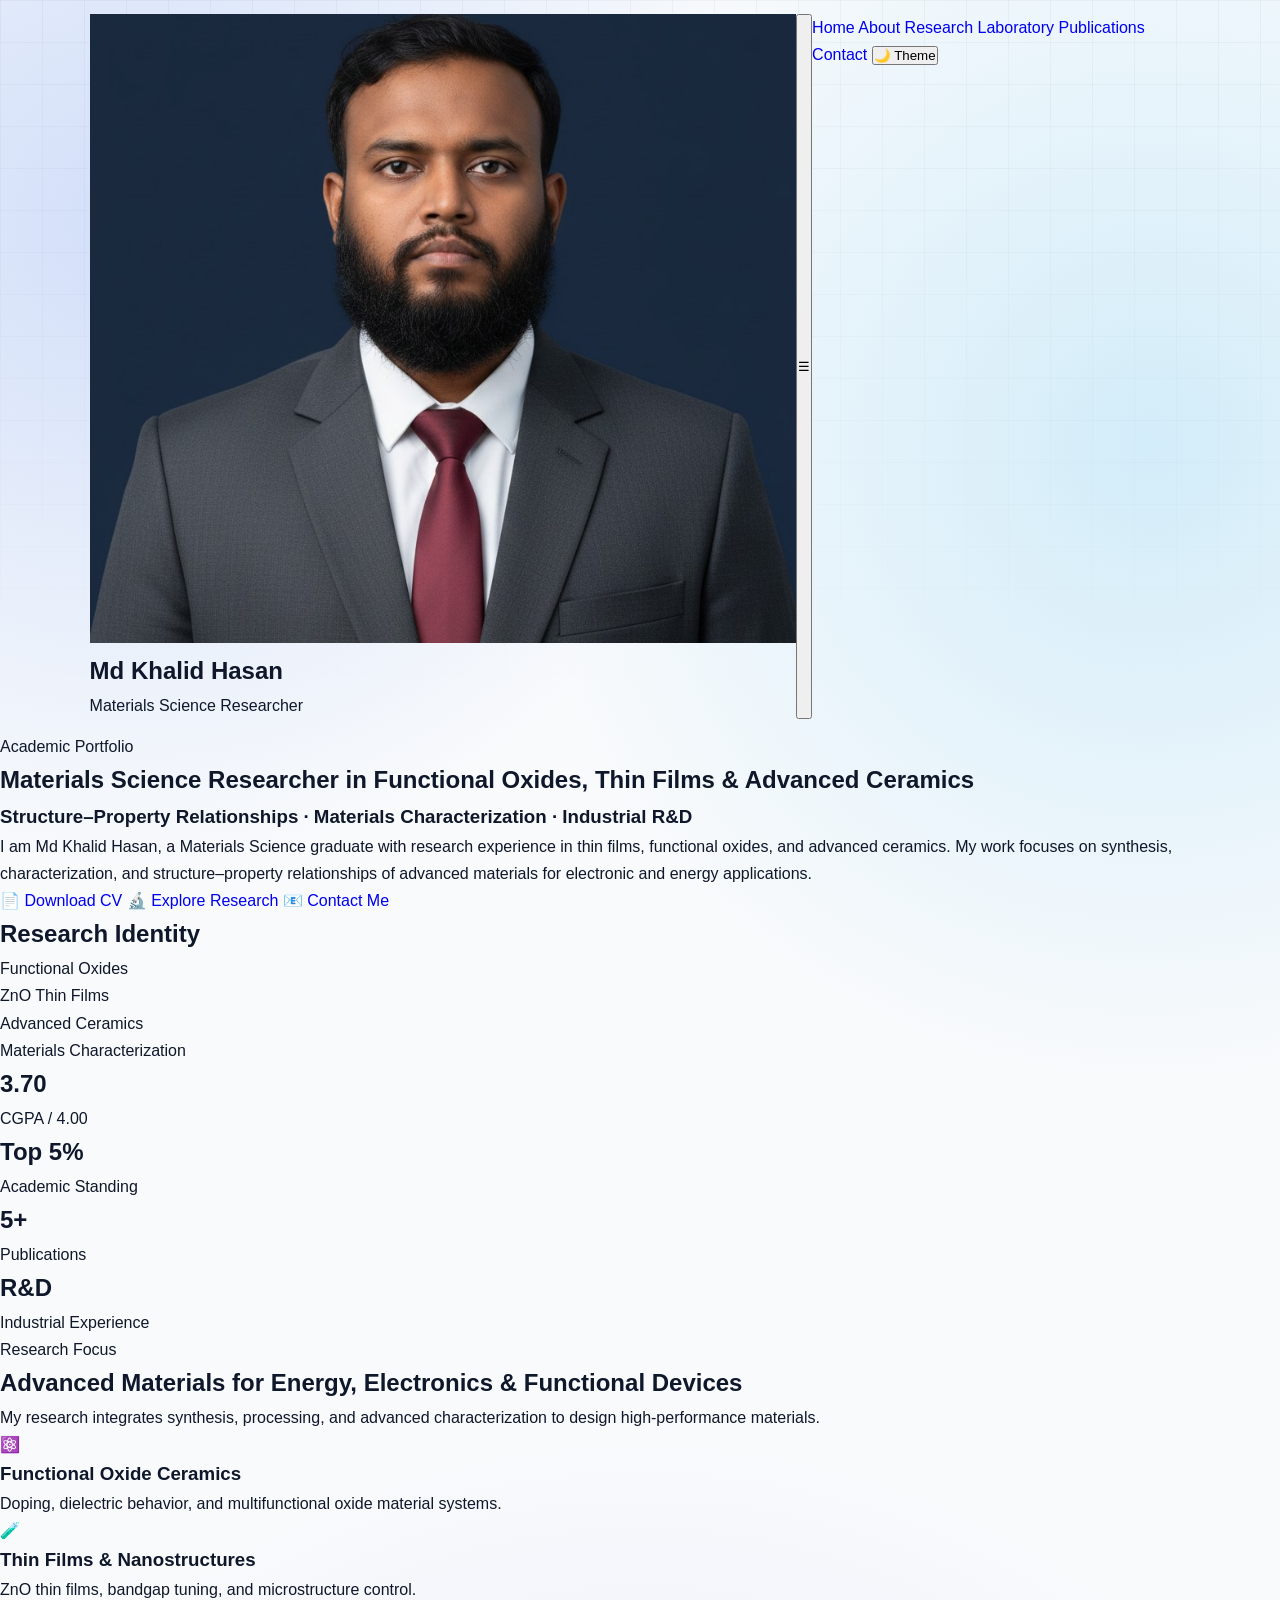
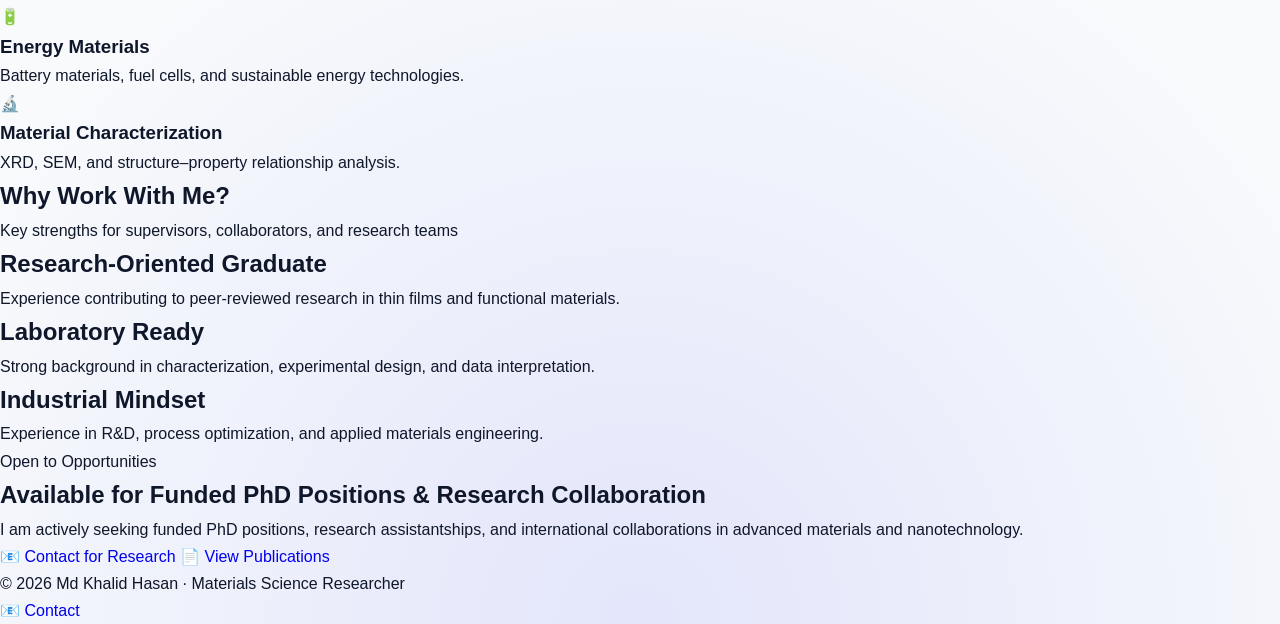
==== commit 908ab8a2: "Update index.html" ====
--- a/index.html
+++ b/index.html
@@ -16,8 +16,8 @@
   <title>Md Khalid Hasan | Materials Science Researcher</title>
   <meta name="description" content="Materials Science researcher focused on functional oxides, ZnO thin films, advanced ceramics, and characterization.">
 
-  <!-- IMPORTANT: version updated -->
-  <link rel="stylesheet" href="style.css?v=500">
+  <!-- IMPORTANT VERSION -->
+  <link rel="stylesheet" href="style.css?v=700">
 </head>
 
 <body>
@@ -48,7 +48,7 @@
 </header>
 
 <!-- =========================
-     MAIN CONTENT
+     CONTENT
 ========================= -->
 <div class="content">
 
@@ -68,8 +68,8 @@
       <p>
         I am Md Khalid Hasan, a Materials Science graduate with research experience in 
         thin films, functional oxides, and advanced ceramics. My work focuses on synthesis, 
-        characterization, and performance optimization of advanced materials for electronic 
-        and energy applications.
+        characterization, and structure–property relationships of advanced materials for 
+        electronic and energy applications.
       </p>
 
       <div class="hero-buttons">
@@ -96,7 +96,7 @@
     <div class="stat-card"><h2>R&D</h2><p>Industrial Experience</p></div>
   </section>
 
-  <!-- 🔥 RESEARCH FOCUS (FINAL PREMIUM) -->
+  <!-- RESEARCH FOCUS -->
   <section class="research-focus-section">
     <div class="research-focus-header">
       <span class="section-label">Research Focus</span>
@@ -112,7 +112,7 @@
       <div class="premium-focus-card">
         <div class="focus-icon">⚛️</div>
         <h3>Functional Oxide Ceramics</h3>
-        <p>Doping, dielectric behavior, and multifunctional material systems.</p>
+        <p>Doping, dielectric behavior, and multifunctional oxide material systems.</p>
       </div>
 
       <div class="premium-focus-card">
@@ -124,7 +124,7 @@
       <div class="premium-focus-card">
         <div class="focus-icon">🔋</div>
         <h3>Energy Materials</h3>
-        <p>Materials for batteries, fuel cells, and energy storage systems.</p>
+        <p>Battery materials, fuel cells, and sustainable energy technologies.</p>
       </div>
 
       <div class="premium-focus-card">
@@ -139,7 +139,7 @@
   <!-- WHY WORK WITH ME -->
   <section class="section-title">
     <h2>Why Work With Me?</h2>
-    <p>Key strengths for supervisors and collaborators</p>
+    <p>Key strengths for supervisors, collaborators, and research teams</p>
   </section>
 
   <section class="cards">
@@ -164,7 +164,7 @@
     <div>
       <p class="eyebrow">Open to Opportunities</p>
 
-      <h1>Available for PhD Positions & Research Collaboration</h1>
+      <h1>Available for Funded PhD Positions & Research Collaboration</h1>
 
       <p>
         I am actively seeking funded PhD positions, research assistantships, and 
@@ -185,23 +185,23 @@
 
 </div>
 
-<!-- FLOATING CONTACT -->
+<!-- FLOATING BUTTON -->
 <a href="contact.html" class="floating-contact">📧 Contact</a>
 
 <!-- =========================
      SCRIPT
 ========================= -->
 <script>
-function toggleMenu() {
+function toggleMenu(){
   document.getElementById("mobileMenu").classList.toggle("show");
 }
 
-function toggleTheme() {
+function toggleTheme(){
   document.body.classList.toggle("dark-mode");
   localStorage.setItem("theme", document.body.classList.contains("dark-mode") ? "dark" : "light");
 }
 
-if (localStorage.getItem("theme") === "dark") {
+if(localStorage.getItem("theme")==="dark"){
   document.body.classList.add("dark-mode");
 }
 </script>
--- a/style.css
+++ b/style.css
@@ -213,3 +213,195 @@
     padding: 22px;
   }
 }
+/* =========================
+   LEVEL 3 ULTRA ELITE EFFECTS
+========================= */
+
+/* Premium font rendering */
+body {
+  letter-spacing: -0.01em;
+}
+
+/* Smooth page entry */
+.content {
+  animation: pageFade 0.9s ease both;
+}
+
+@keyframes pageFade {
+  from {
+    opacity: 0;
+    transform: translateY(18px);
+  }
+  to {
+    opacity: 1;
+    transform: translateY(0);
+  }
+}
+
+/* Elite navbar shine */
+.apple-navbar::after {
+  content: "";
+  position: absolute;
+  left: 7%;
+  right: 7%;
+  bottom: 0;
+  height: 1px;
+  background: linear-gradient(
+    90deg,
+    transparent,
+    rgba(37, 99, 235, 0.45),
+    transparent
+  );
+}
+
+/* Hero luxury glow */
+.premium-hero {
+  isolation: isolate;
+}
+
+.premium-hero::before {
+  animation: eliteGlow 8s ease-in-out infinite alternate;
+}
+
+@keyframes eliteGlow {
+  from {
+    transform: scale(1) rotate(0deg);
+    opacity: 0.75;
+  }
+  to {
+    transform: scale(1.12) rotate(8deg);
+    opacity: 1;
+  }
+}
+
+/* Hero text premium gradient movement */
+.premium-hero h1 {
+  background-size: 220% auto;
+  animation: textShine 6s linear infinite;
+}
+
+@keyframes textShine {
+  0% {
+    background-position: 0% center;
+  }
+  100% {
+    background-position: 220% center;
+  }
+}
+
+/* Glass card magnetic feel */
+.hero-glass-card,
+.premium-focus-card,
+.card,
+.stat-card,
+.highlight-card {
+  transform-style: preserve-3d;
+}
+
+.hero-glass-card:hover,
+.premium-focus-card:hover,
+.card:hover,
+.stat-card:hover,
+.highlight-card:hover {
+  transform: translateY(-10px) scale(1.015);
+}
+
+/* Card top light line */
+.premium-focus-card::before,
+.card::before,
+.stat-card::before,
+.highlight-card::before {
+  content: "";
+  position: absolute;
+  inset: 0;
+  background:
+    linear-gradient(
+      120deg,
+      transparent 0%,
+      rgba(255,255,255,0.55) 40%,
+      transparent 70%
+    );
+  opacity: 0;
+  transition: 0.45s ease;
+}
+
+.premium-focus-card:hover::before,
+.card:hover::before,
+.stat-card:hover::before,
+.highlight-card:hover::before {
+  opacity: 1;
+}
+
+/* Premium buttons */
+.btn {
+  position: relative;
+  overflow: hidden;
+}
+
+.btn::after {
+  content: "";
+  position: absolute;
+  top: 0;
+  left: -120%;
+  width: 80%;
+  height: 100%;
+  background: linear-gradient(
+    90deg,
+    transparent,
+    rgba(255,255,255,0.35),
+    transparent
+  );
+  transition: 0.5s ease;
+}
+
+.btn:hover::after {
+  left: 120%;
+}
+
+/* Floating contact pulse */
+.floating-contact {
+  animation: contactPulse 2.6s ease-in-out infinite;
+}
+
+@keyframes contactPulse {
+  0%, 100% {
+    box-shadow: 0 20px 45px rgba(15,23,42,0.30);
+  }
+  50% {
+    box-shadow: 0 24px 60px rgba(37,99,235,0.45);
+  }
+}
+
+/* Section title premium */
+.section-title h2 {
+  background: linear-gradient(135deg, #020617, #2563eb, #0891b2);
+  -webkit-background-clip: text;
+  background-clip: text;
+  color: transparent;
+}
+
+/* Mobile polish */
+@media (max-width: 900px) {
+  .premium-hero {
+    box-shadow: 0 24px 70px rgba(15,23,42,0.13);
+  }
+
+  .premium-hero h1 {
+    line-height: 1.05;
+  }
+
+  .hero-glass-card,
+  .premium-focus-card,
+  .card,
+  .stat-card {
+    transform: none;
+  }
+}
+
+/* Reduced motion safety */
+@media (prefers-reduced-motion: reduce) {
+  * {
+    animation: none !important;
+    transition: none !important;
+  }
+}
